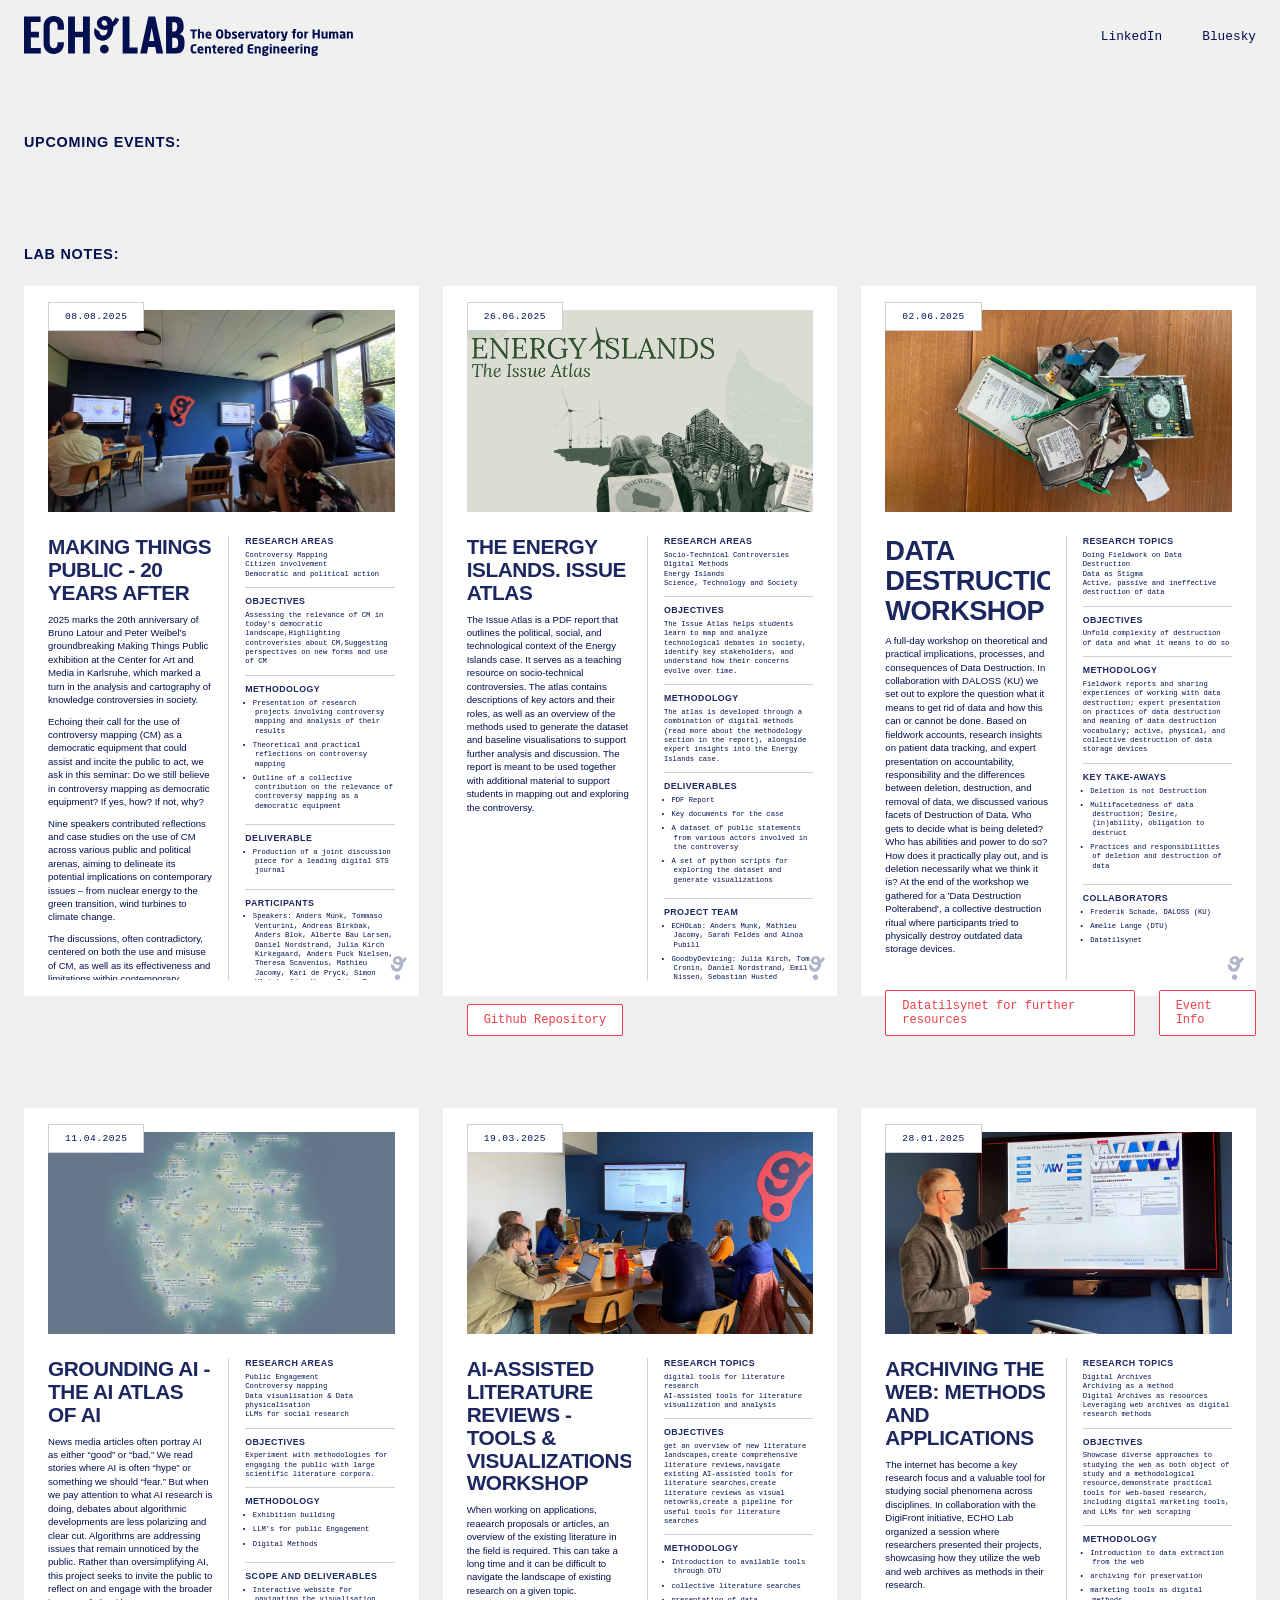
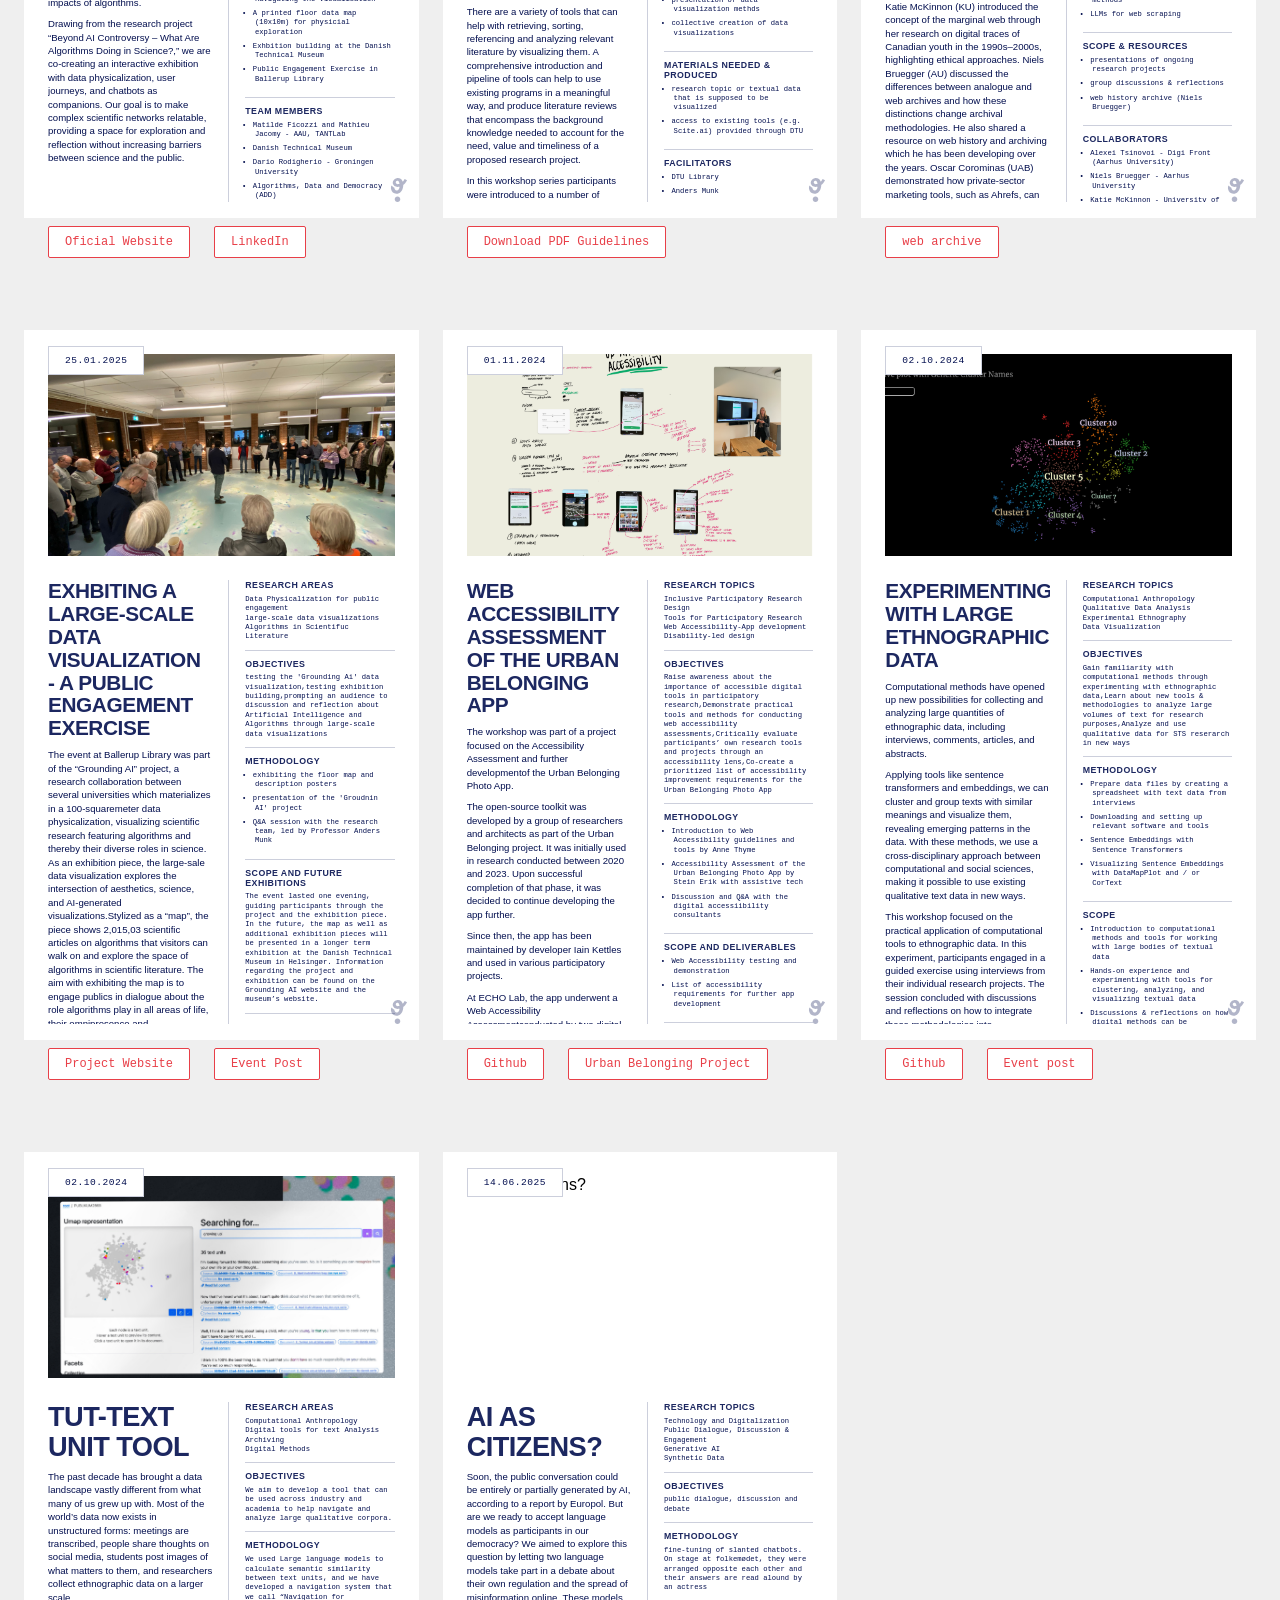
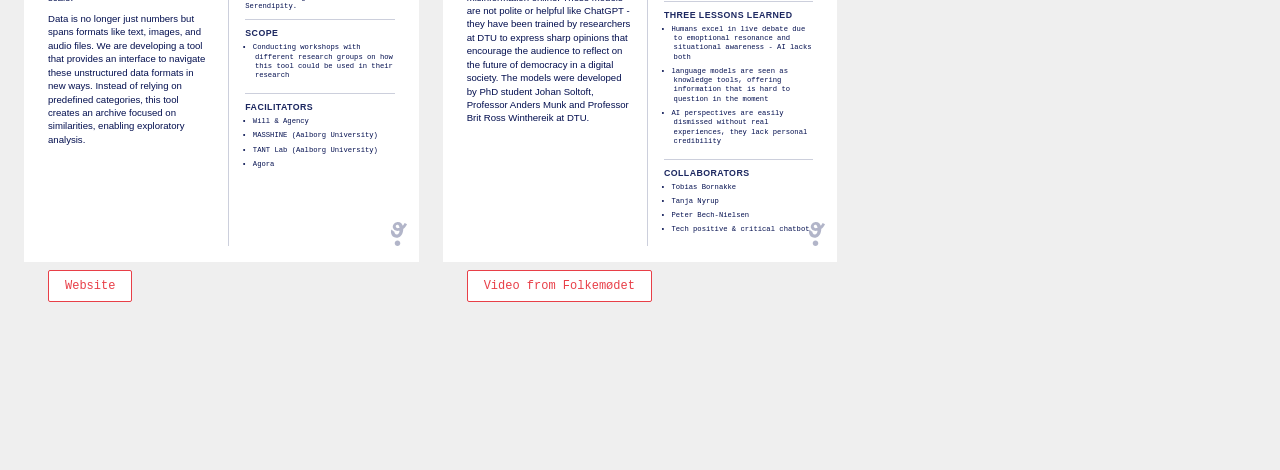
==== index.html @ 318e6682 "Update index.html" ====
<!DOCTYPE html>
<html lang="en">
<head>
    <meta charset="UTF-8">
    <meta name="viewport" content="width=device-width, initial-scale=1.0">
    <title>Research Project Cards</title>
    <!-- Add Neo Sans font -->
    <link href="https://fonts.cdnfonts.com/css/neo-sans-std" rel="stylesheet">
    <!-- Add Andale Mono font -->
    <link rel="stylesheet" href="Style-css/styles.css">
</head>
<body>
    <div class="logo-container">
        <img src="Assets/Logo_inline_payoff.svg" alt="Logo">
        <a href="https://www.linkedin.com/company/105685967/feed/following/" target="_blank">LinkedIn</a>
        <a href="https://bsky.app/profile/echodtu.bsky.social" target="_blank">Bluesky</a>
    </div>

    <div class="upcoming-events">
        <h2>Upcoming Events:</h2>
        <ul class="event-list">
            <!-- Events will be loaded dynamically -->
        </ul>
    </div>

    <!-- Event Modal -->
    <div class="event-modal" id="eventModal">
        <img id="eventModalImage" src="" alt="Event Image">
    </div>

    <div class="archive-section">
        <h2>LAB NOTES:</h2>
    </div>

    <div class="grid-container">
        <!-- Lab notes will be loaded dynamically -->
    </div>

    <!-- Modal -->
    <div class="modal" id="cardModal">
        <button class="close-modal">×</button>
        <div class="modal-content">
            <!-- Card content will be cloned here -->
        </div>
    </div>

    <script type="module" src="Modal-js/components/modal.js"></script>
    <script type="module" src="Modal-js/components/events-handler.js"></script>
    <script type="module" src="Modal-js/loader.js"></script>
</body>
</html>
---- Style-css/styles.css ----
@font-face {
    font-family: 'Andale Mono';
    src: local('Andale Mono');
}

* {
    margin: 0;
    padding: 0;
    box-sizing: border-box;
}

body {
    font-family: 'Neo Sans Std', -apple-system, BlinkMacSystemFont, 'Segoe UI', Roboto, sans-serif;
    background: #efefef;
    padding: 0;
    padding-top: 70px;
}

.logo-container {
    max-width: 100%;
    margin: 0;
    padding: 1rem 1.5rem;
    display: flex;
    align-items: center;
    background-color: #f0f0f0;
    position: fixed;
    top: 0;
    left: 0;
    right: 0;
    z-index: 100;
}

.logo-container img {
    height: 40px;
    width: auto;
    display: block;
    margin-right: auto;
}

.logo-container a {
    font-family: 'Andale Mono', monospace;
    font-size: 0.8rem;
    color: #030F4F;
    text-decoration: none;
    transition: color 0.2s;
    margin-left: 2.5rem;
}

.logo-container a:hover {
    color: rgba(3, 15, 79, 0.7);
}

.upcoming-events {
    max-width: 1600px;
    margin: 4rem auto 6rem auto;
    padding: 0 1.5rem;
}

.upcoming-events h2 {
    font-family: 'Neo Sans Std', sans-serif;
    font-size: 0.9rem;
    color: #030F4F;
    margin-bottom: 1.5rem;
    text-transform: uppercase;
    letter-spacing: 0.05em;
    font-weight: 700;
}

.event-list {
    list-style: none;
}

.event-item {
    display: flex;
    align-items: center;
    gap: 1rem;
    margin-bottom: 1rem;
    cursor: pointer;
}

.event-date {
    background: #E83F48;
    color: white;
    padding: 0.2rem 0.5rem;
    font-family: 'Andale Mono', monospace;
    font-size: 0.9rem;
    min-width: 60px;
    text-align: center;
    line-height: 1.2;
    border-radius: 2px;
}

.event-title {
    font-family: 'Neo Sans Std', sans-serif;
    font-size: 1.1rem;
    color: #030F4F;
    text-decoration: none;
    transition: color 0.2s;
    padding-top: 0.1rem;
}

.event-title:hover {
    color: rgba(3, 15, 79, 0.7);
}

.event-modal {
    display: none;
    position: fixed;
    top: 0;
    left: 0;
    width: 100%;
    height: 100%;
    background: rgba(0, 0, 0, 0.8);
    z-index: 1000;
    padding: 2rem;
    cursor: pointer;
}

.event-modal.active {
    display: flex;
    justify-content: center;
    align-items: center;
}

.event-modal img {
    max-width: 90%;
    max-height: 90vh;
    object-fit: contain;
    pointer-events: auto;
}

.event-modal .close-modal {
    position: fixed;
    top: 1rem;
    right: 1rem;
    background: white;
    border: none;
    width: 40px;
    height: 40px;
    border-radius: 50%;
    cursor: pointer;
    display: flex;
    align-items: center;
    justify-content: center;
    font-size: 1.5rem;
    z-index: 1001;
}

.grid-container {
    display: grid;
    grid-template-columns: repeat(3, 1fr);
    column-gap: 1.5rem;
    row-gap: 4rem;
    max-width: 1600px;
    margin: 0 auto 10rem auto;
    padding: 0 1.5rem;
    align-items: start;
}

.card-section {
    display: flex;
    flex-direction: column;
    margin-bottom: 10rem;
    position: relative;
    height: auto;
}

.research-card {
    background: white;
    width: 100%;
    border-radius: 0;
    overflow: hidden;
    position: relative;
    margin-bottom: 0;
    cursor: pointer;
    height: 710px;
    display: flex;
    flex-direction: column;
}

.card-links {
    position: absolute;
    bottom: -4rem;
    left: 1.5rem;
    display: flex;
    gap: 1.5rem;
    padding: 0.5rem 0;
}

.card-links a {
    font-family: 'Andale Mono', monospace;
    font-size: 0.75rem;
    color: #E83F48;
    text-decoration: none;
    transition: all 0.2s;
    padding: 0.5rem 1rem;
    border: 1px solid #E83F48;
    border-radius: 2px;
    background: white;
}

.card-links a:hover {
    color: white;
    background: #E83F48;
}

.card-header {
    position: relative;
    height: 250px;
    overflow: hidden;
    padding: 1.5rem;
    margin-bottom: 0;
}

.card-header img {
    width: 100%;
    height: 100%;
    object-fit: cover;
}

.card-date {
    position: absolute;
    top: 1rem;
    left: 1.5rem;
    background: white;
    padding: 0.5rem 1rem;
    font-size: 0.6rem;
    font-family: 'Andale Mono', monospace;
    letter-spacing: 0.05em;
    color: #030F4F;
    z-index: 1;
    border: 1px solid rgba(3, 15, 79, 0.2);
}

.card-content {
    padding: 0rem 1.5rem 1rem 1.5rem;
    display: flex;
    flex-direction: row;
    gap: 1rem;
    flex: 1;
    overflow: hidden;
}

.card-left {
    flex: 1.1;
    overflow: hidden;
}

.card-right {
    flex: 1;
    overflow: hidden;
    border-left: 1px solid rgba(3, 15, 79, 0.2);
    padding-left: 1rem;
}

.project-title {
    font-family: 'Neo Sans Std', sans-serif;
    font-size: 1.7rem;
    font-weight: 700;
    color: rgba(3, 15, 79, 0.9);
    margin-bottom: 0.5rem;
    line-height: 1.1;
    letter-spacing: -0.02em;
    transition: font-size 0.3s ease;
    text-transform: uppercase !important;
}

.project-title.long-title {
    font-size: 1.3rem;
    text-transform: uppercase !important;
}

.section {
    margin-bottom: 0.5rem;
    padding-bottom: 0.5rem;
    border-bottom: 1px solid rgba(3, 15, 79, 0.2);
}

.section:last-child {
    border-bottom: none;
    margin-bottom: 1rem;
    padding-bottom: 0;
}

.topic-title {
    font-family: 'Neo Sans Std', sans-serif;
    font-size: 0.6rem;
    font-weight: 700;
    color: #030F4F;
    margin-bottom: 0.3rem;
    text-transform: uppercase;
    letter-spacing: 0.05em;
    padding-top: 0.3rem;
}

.topic-content {
    font-family: 'Andale Mono', monospace;
    font-size: 0.45rem;
    line-height: 1.3;
    color: #030F4F;
}

.topic-content p {
    margin-bottom: 0.5rem;
}

.topic-content p:last-child {
    margin-bottom: 0;
}

.topic-content a {
    color: inherit;
    text-decoration: none;
    transition: color 0.2s;
    font-family: 'Andale Mono', monospace;
}

.topic-content a:hover {
    color: rgba(3, 15, 79, 0.7);
}

.card-preview {
    font-family: 'Neo Sans Std', sans-serif;
    color: #030F4F;
    font-size: 0.6rem;
    line-height: 1.4;
    margin: 0;
    padding: 0;
    border: none;
}

.card-preview p {
    margin-bottom: 0.5rem;
}

.card-preview p:last-child {
    margin-bottom: 0;
}

.lessons-list {
    list-style: none;
    margin-left: -0.2rem;
}

.lessons-list li {
    margin-bottom: 0.3rem;
    padding-left: 0.8rem;
    position: relative;
    text-indent: -0.8rem;
}

.lessons-list li:before {
    content: "•";
    position: relative;
    margin-right: 0.4rem;
    color: #030F4F;
}

.collaborator-list {
    list-style: none;
    display: flex;
    flex-wrap: wrap;
    gap: 0.2rem;
}

.collaborator-list li:not(:last-child):after {
    margin-left: 0.2rem;
}

.modal {
    display: none;
    position: fixed;
    top: 0;
    left: 0;
    width: 100%;
    height: 100%;
    background: rgba(0, 0, 0, 0.8);
    z-index: 1000;
    overflow-y: auto;
    padding: 1rem;
}

.modal-content {
    background: white;
    max-width: 900px;
    margin: 1rem auto;
    position: relative;
    transform: scale(0.95);
    transition: transform 0.3s ease;
}

.modal.active {
    display: block;
}

.modal.active .modal-content {
    transform: scale(1);
}

.modal .research-card {
    box-shadow: none;
    cursor: default;
}

.modal .research-card:hover {
    transform: none;
}

.modal .card-header {
    height: 500px;
    padding: 2rem;
    margin-bottom: 0;
}

.modal .card-header img {
    width: 100%;
    height: 100%;
    object-fit: cover;
}

.modal .card-date {
    left: 2rem;
    top: 2rem;
}

.modal .project-title {
    font-size: 2.2rem;
    margin-bottom: 1rem;
    color: rgba(3, 15, 79, 0.9);
    text-transform: uppercase !important;
}

.modal .project-title.long-title {
    font-size: 1.8rem;
    text-transform: uppercase !important;
}

.modal .section-title {
    font-family: 'Neo Sans Std', sans-serif;
    font-size: 1rem;
    font-weight: 700;
    color: rgba(3, 15, 79, 0.9);
    margin-bottom: 0.5rem;
    text-transform: uppercase;
    letter-spacing: 0.05em;
}

.modal .topic-title {
    font-size: 0.9rem;
    margin-bottom: 0.5rem;
}

.modal .topic-content {
    font-size: 0.85rem;
    line-height: 1.5;
}

.modal .topic-content p {
    margin-bottom: 0.8rem;
}

.modal .topic-content p:last-child {
    margin-bottom: 0;
}

.modal .card-preview {
    font-size: 1rem !important;
    line-height: 1.5;
}

.modal .card-preview p {
    font-size: 1rem !important;
    margin-bottom: 0.8rem;
}

.modal .card-preview p:last-child {
    margin-bottom: 0;
}

.modal .card-date {
    font-size: 0.75rem;
    padding: 0.6rem 1rem;
}

.modal .card-links a {
    font-size: 0.8rem;
    padding: 0.6rem 1rem;
}

.modal .section {
    margin-bottom: 1.2rem;
    padding-bottom: 1.2rem;
}

.modal .lessons-list {
    margin-left: -0.2rem;
}

.modal .lessons-list li {
    margin-bottom: 0.6rem;
    text-indent: -0.8rem;
    padding-left: 0.8rem;
}

.modal .collaborator-list {
    gap: 0.4rem;
}

.modal .collaborator-list li:not(:last-child):after {
    margin-left: 0.4rem;
}

.close-modal {
    position: fixed;
    top: 1rem;
    right: 1rem;
    background: white;
    border: none;
    width: 40px;
    height: 40px;
    border-radius: 50%;
    cursor: pointer;
    display: flex;
    align-items: center;
    justify-content: center;
    font-size: 1.5rem;
    z-index: 1001;
}

@media (max-width: 1200px) {
    .grid-container {
        grid-template-columns: repeat(2, 1fr);
    }
}

@media (max-width: 768px) {
    .grid-container {
        grid-template-columns: 1fr;
    }
    
    .research-card {
        height: auto !important;
        min-height: auto !important;
        padding-bottom: 1rem;
    }
    
    .card-content {
        flex-direction: column;
        gap: 2rem;
        height: auto !important;
        overflow: visible !important;
        padding-bottom: 1rem;
    }
    
    .card-left {
        width: 100%;
        order: 1;
        overflow: visible !important;
        height: auto !important;
    }
    
    .card-right {
        display: none;
    }

    .card-header {
        height: 250px;
    }
    
    .card-preview {
        height: auto !important;
        overflow: visible !important;
        font-size: 0.7rem !important;
    }
    
    .card-preview p {
        font-size: 0.7rem !important;
    }
    
    .modal {
        padding: 1rem;
    }
    
    .modal-content {
        margin: 1rem auto;
    }
    
    .modal .card-header {
        height: 300px;
        padding: 1rem;
        margin-bottom: 0;
    }
    
    .modal .project-title {
        font-size: 1.8rem;
        margin-bottom: 0.8rem;
        text-transform: uppercase !important;
    }
    
    .modal .project-title.long-title {
        font-size: 1.5rem;
        text-transform: uppercase !important;
    }
    
    .modal .section-title {
        font-size: 0.9rem;
    }
    
    .modal .topic-content {
        font-size: 0.8rem;
    }
    
    .modal .card-preview {
        font-size: 0.9rem !important;
    }
    
    .modal .card-preview p {
        font-size: 0.9rem !important;
    }
    
    .modal .card-links {
        bottom: -3rem;
    }
    
    .modal .card-links a {
        font-size: 0.75rem;
        padding: 0.5rem 0.8rem;
    }
    
    .modal .research-card {
        height: auto;
    }
    
    .modal .card-content {
        padding: 0.5rem 1.5rem 1.5rem 1.5rem;
        flex-direction: column !important;
        gap: 1.5rem !important;
    }
    
    .modal .card-left {
        width: 100%;
        order: 1 !important;
        padding: 0.5rem 0;
        overflow: visible;
    }
    
    .modal .card-right {
        display: block !important;
        width: 100%;
        order: 2 !important;
        border-left: none !important;
        border-top: none;
        padding: 0.5rem 0;
        overflow: visible;
    }

    .wrapper {
        margin-bottom: 4rem;
    }

    .logo-container {
        padding: 0.75rem 1rem;
    }

    .logo-container img {
        height: 30px;
    }

    .logo-container a {
        font-size: 0.7rem;
    }
}

.card-external-link {
    display: block;
    font-family: 'Andale Mono', monospace;
    font-size: 0.45rem;
    color: #030F4F;
    text-decoration: none;
    margin-top: 0.5rem;
    transition: color 0.2s;
}

.card-external-link:hover {
    color: rgba(3, 15, 79, 0.7);
}

.card-bottom-links {
    background: white;
    padding: 1rem 1.5rem;
    border-top: 1px solid rgba(3, 15, 79, 0.1);
    margin-bottom: 2rem;
}

.card-bottom-links a {
    font-family: 'Andale Mono', monospace;
    font-size: 0.5rem;
    color: #E83F48;
    text-decoration: none;
    margin-right: 1rem;
    transition: color 0.2s;
}

.card-bottom-links a:hover {
    color: rgba(232, 63, 72, 0.7);
}

.links-section {
    max-width: 1600px;
    margin: 2rem auto;
    padding: 0 1.5rem;
}

.links-container {
    display: flex;
    gap: 1rem;
    padding: 1rem 1.5rem;
    background: white;
    border-top: 1px solid rgba(3, 15, 79, 0.1);
}

.links-container a {
    font-family: 'Andale Mono', monospace;
    font-size: 0.5rem;
    color: #E83F48;
    text-decoration: none;
    transition: color 0.2s;
    padding: 0.5rem 1rem;
    border: 1px solid #E83F48;
    border-radius: 2px;
}

.links-container a:hover {
    color: white;
    background: #E83F48;
}

.section-title {
    font-size: 0.55rem;
    color: rgba(3, 15, 79, 0.9);
    margin-bottom: 0.3rem;
    font-weight: 700;
    text-transform: uppercase;
    letter-spacing: 0.05em;
}

.section-title.custom {
    color: #E83F48;
}

.section-title.alt {
    color: #030F4F;
    font-weight: 600;
}

.section-title.highlight {
    color: #030F4F;
    background-color: rgba(232, 63, 72, 0.1);
    padding: 0.2rem 0.4rem;
    border-radius: 2px;
    display: inline-block;
}

.modal .card-content {
    grid-template-columns: 1.1fr 0.9fr;
    gap: 1.5rem;
    padding: 1rem 2rem 2rem 2rem;
}

.modal .card-left {
    padding-right: 1rem;
}

.modal .card-right {
    padding-left: 1rem;
    border-left: 1px solid rgba(3, 15, 79, 0.2);
}

.archive-section {
    max-width: 1600px;
    margin: 0 auto 1.5rem auto;
    padding: 0 1.5rem;
}

.archive-section h2 {
    font-family: 'Neo Sans Std', sans-serif;
    font-size: 0.9rem;
    color: #030F4F;
    text-transform: uppercase;
    letter-spacing: 0.05em;
    font-weight: 700;
}

.modal .research-card .card-preview {
    font-size: 1rem !important;
    line-height: 1.5;
}

.modal .research-card .card-preview p {
    font-size: 1rem !important;
    margin-bottom: 0.8rem;
}

.modal .research-card .card-preview p:last-child {
    margin-bottom: 0;
}

@media (min-width: 769px) {
    .modal .card-right {
        border-left: 1px solid rgba(3, 15, 79, 0.2);
    }
}
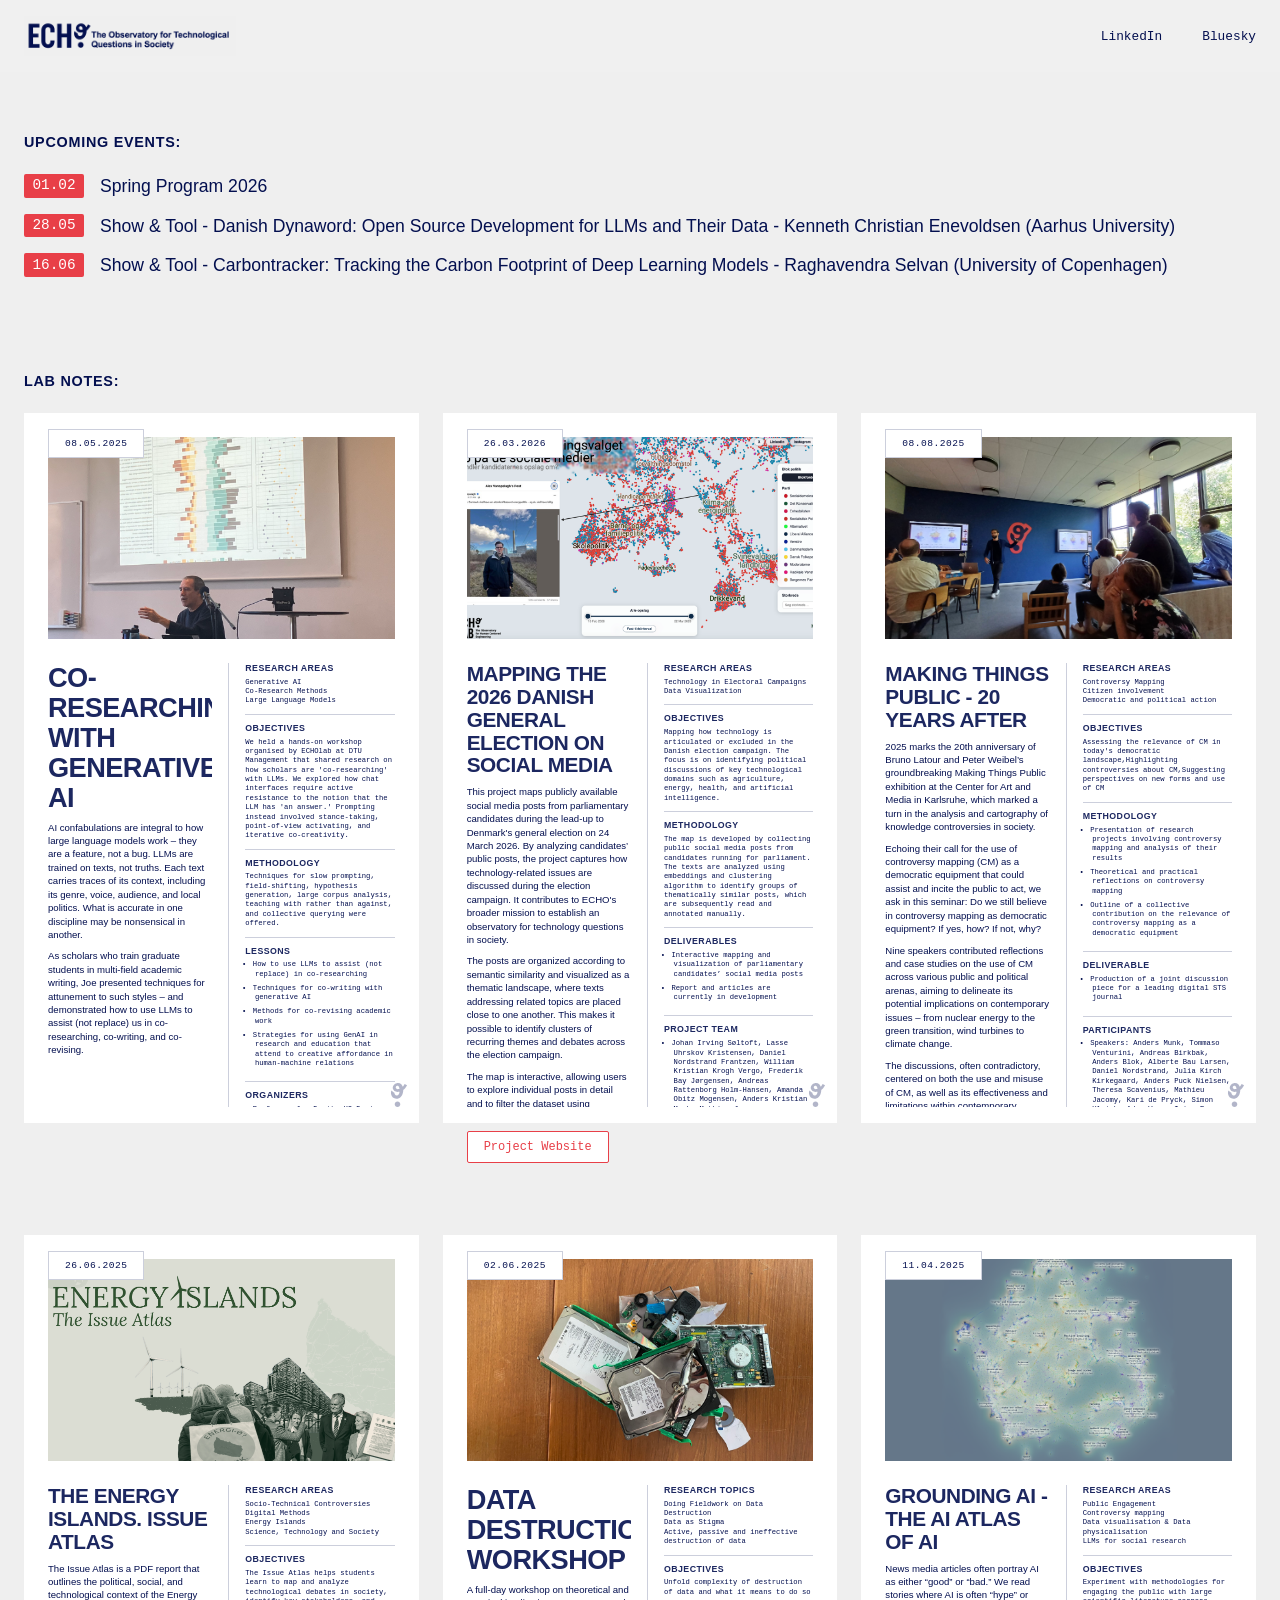
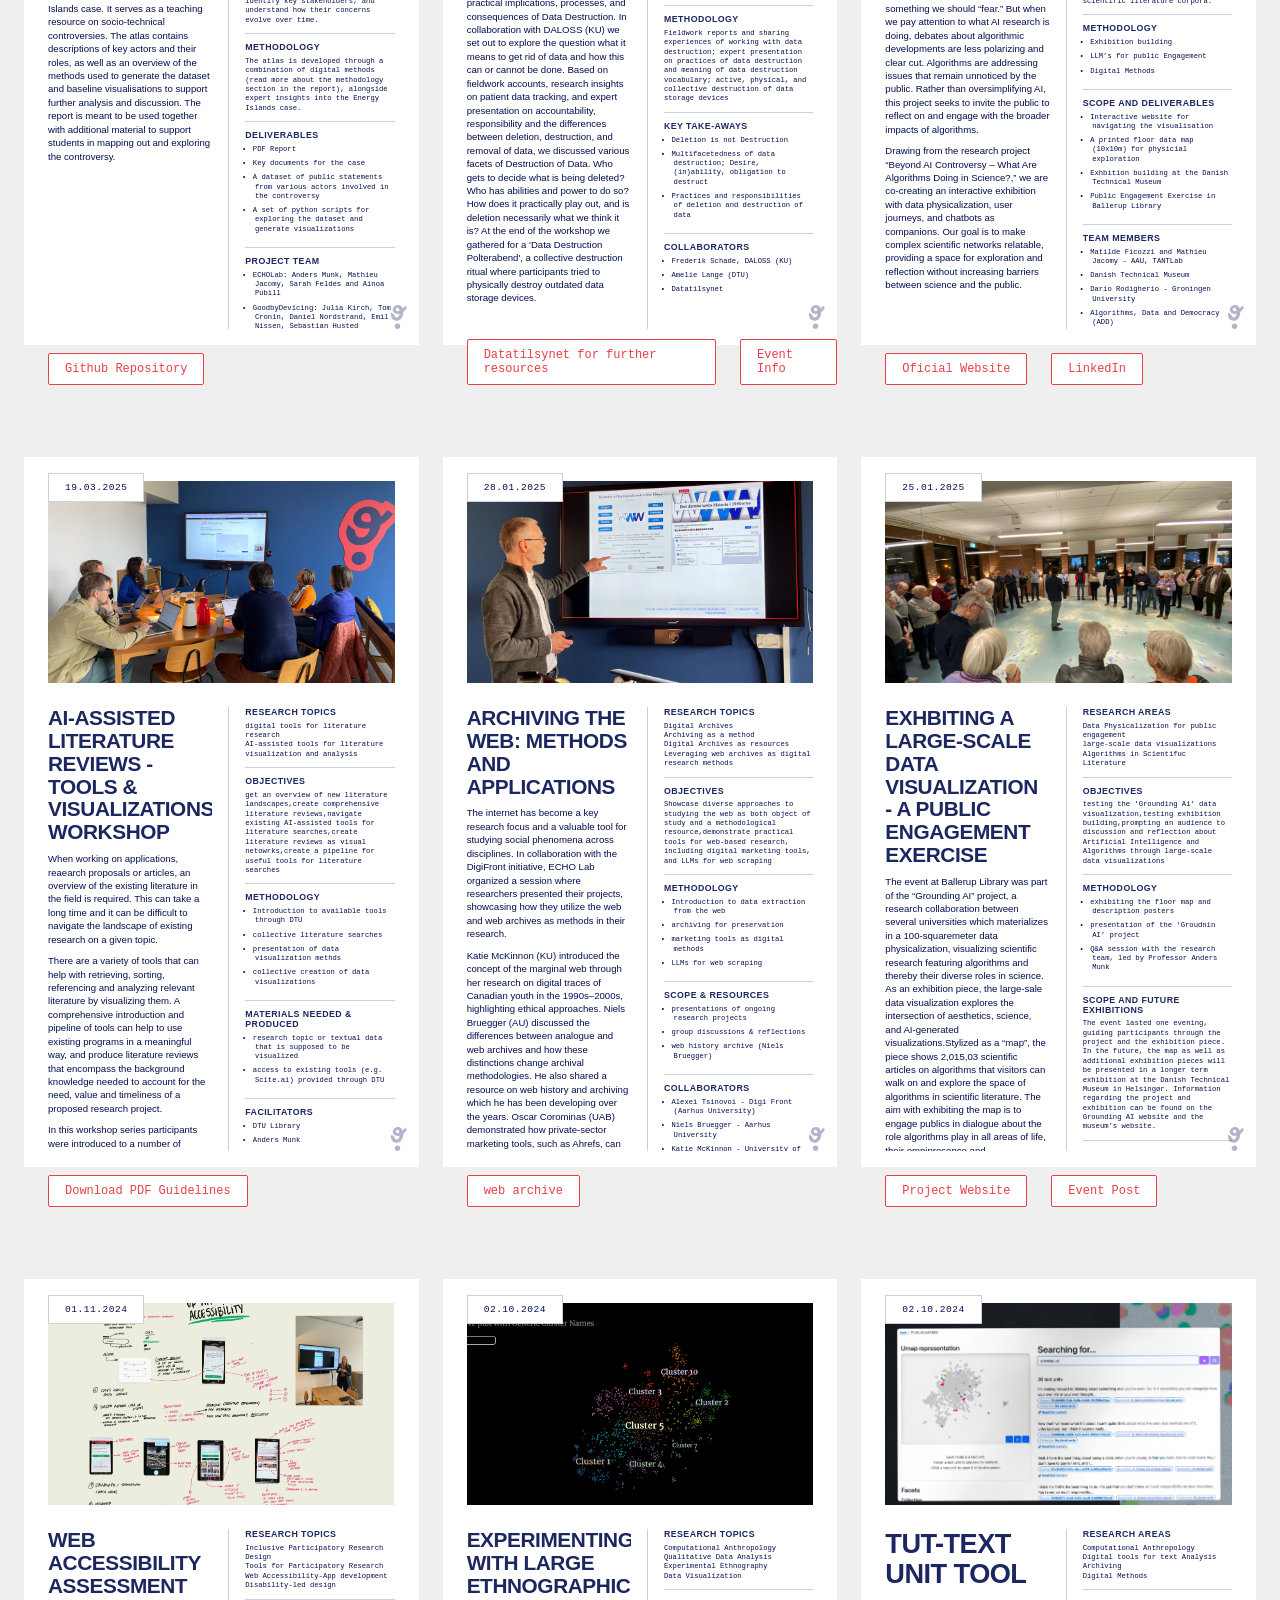
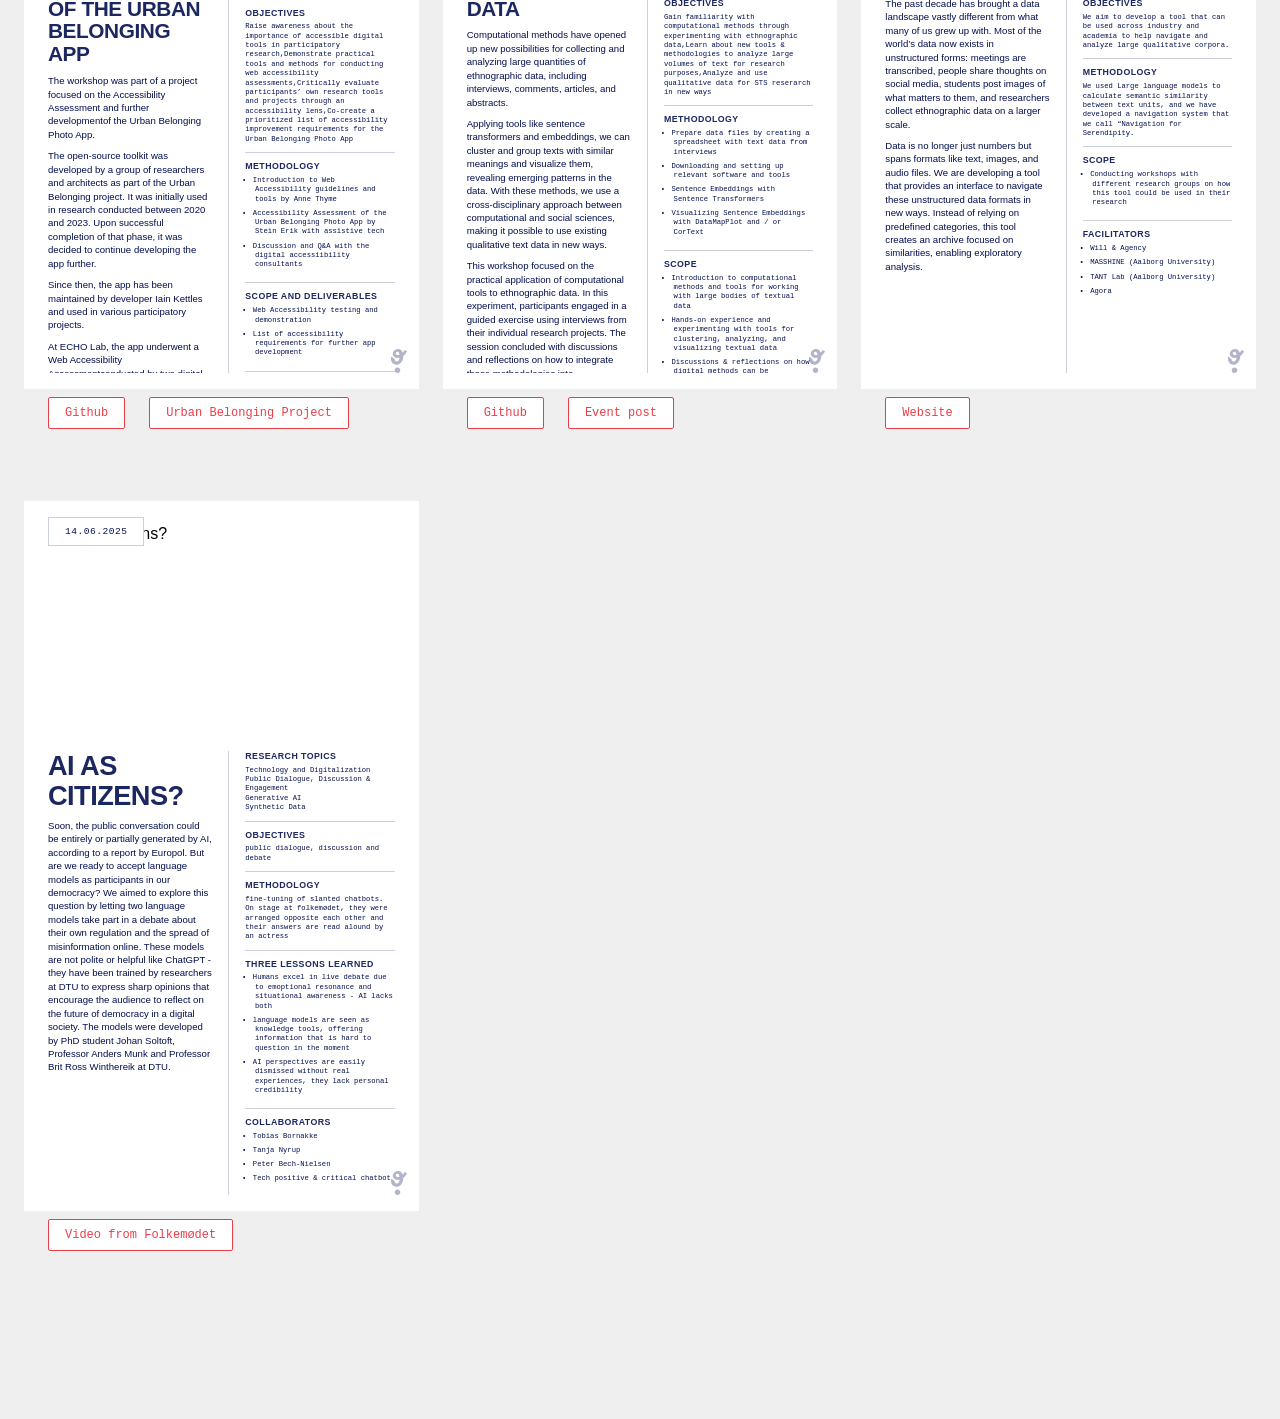
==== commit 0c6d88a5: "Update index.html" ====
--- a/index.html
+++ b/index.html
@@ -11,7 +11,7 @@
 </head>
 <body>
     <div class="logo-container">
-        <img src="Assets/Logo_inline_payoff.svg" alt="Logo">
+        <img src="Assets/Observatory-echologo.png" alt="Logo">
         <a href="https://www.linkedin.com/company/105685967/feed/following/" target="_blank">LinkedIn</a>
         <a href="https://bsky.app/profile/echodtu.bsky.social" target="_blank">Bluesky</a>
     </div>
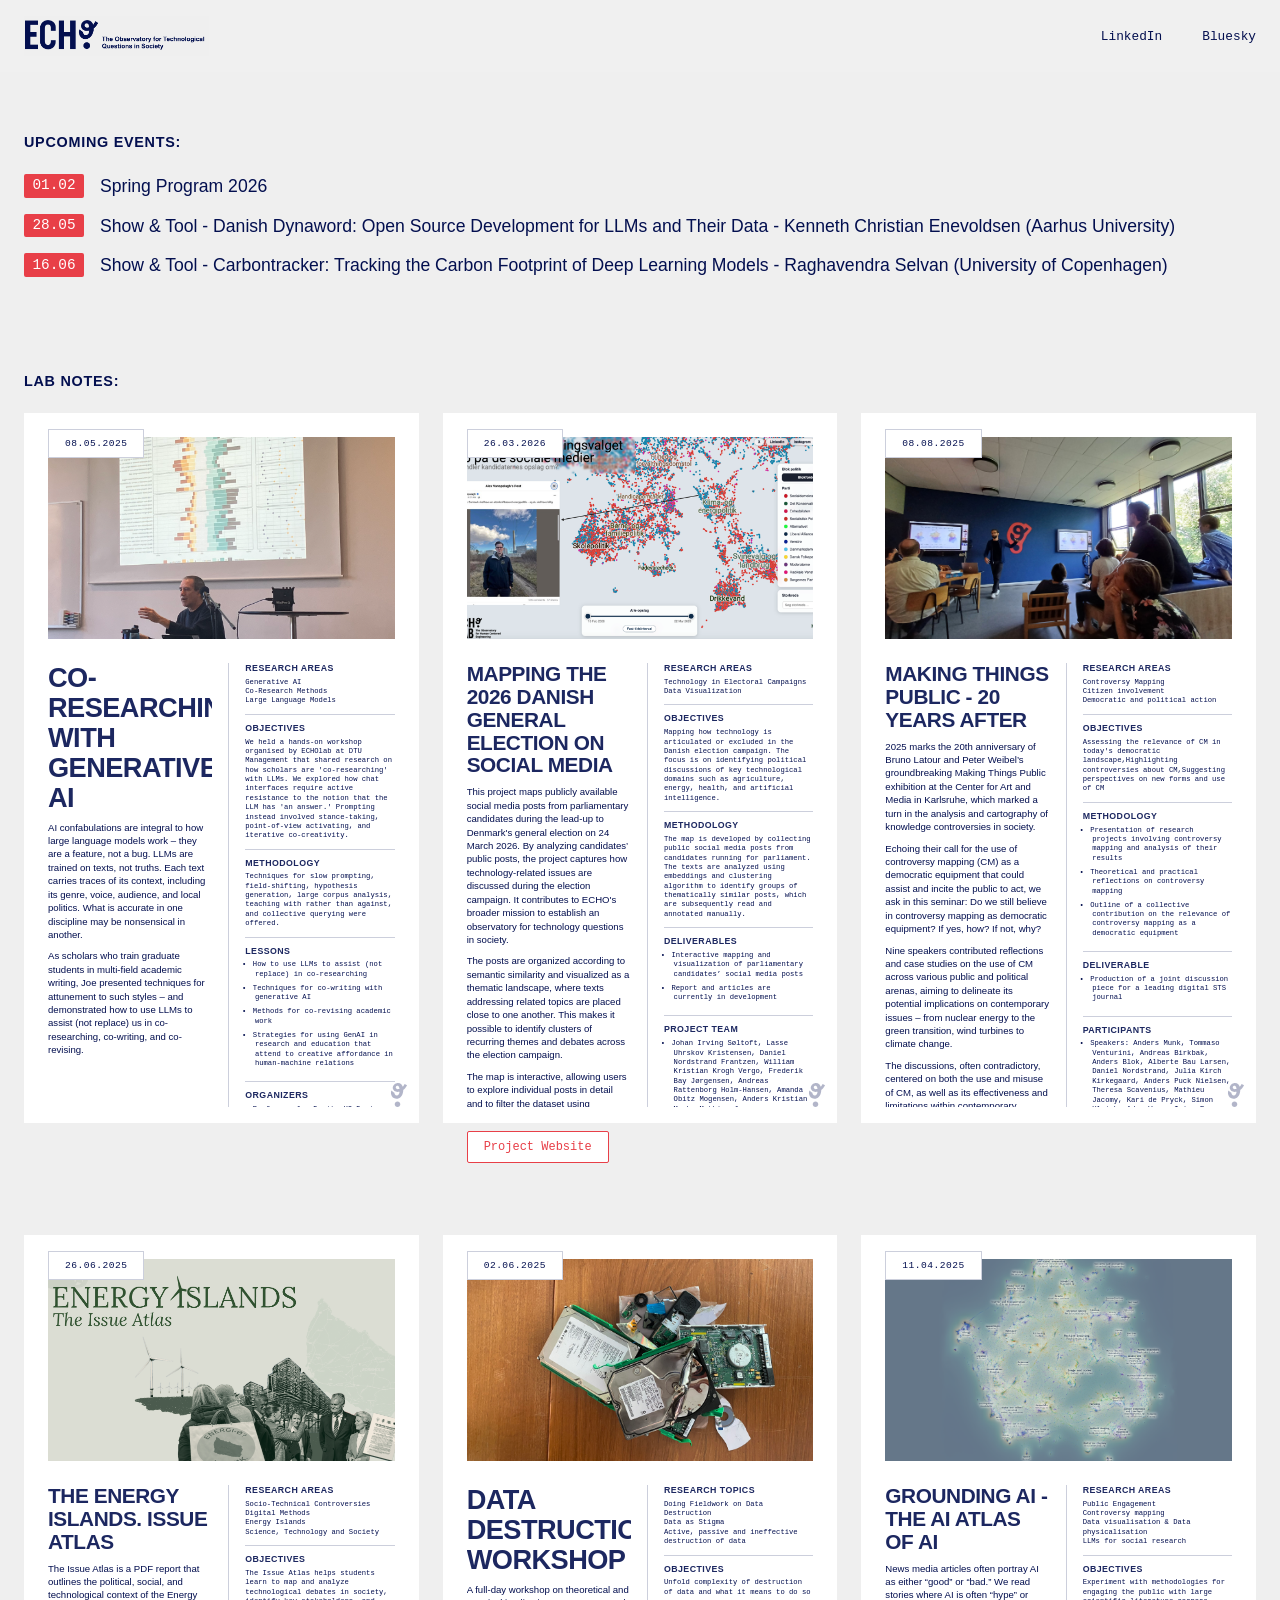
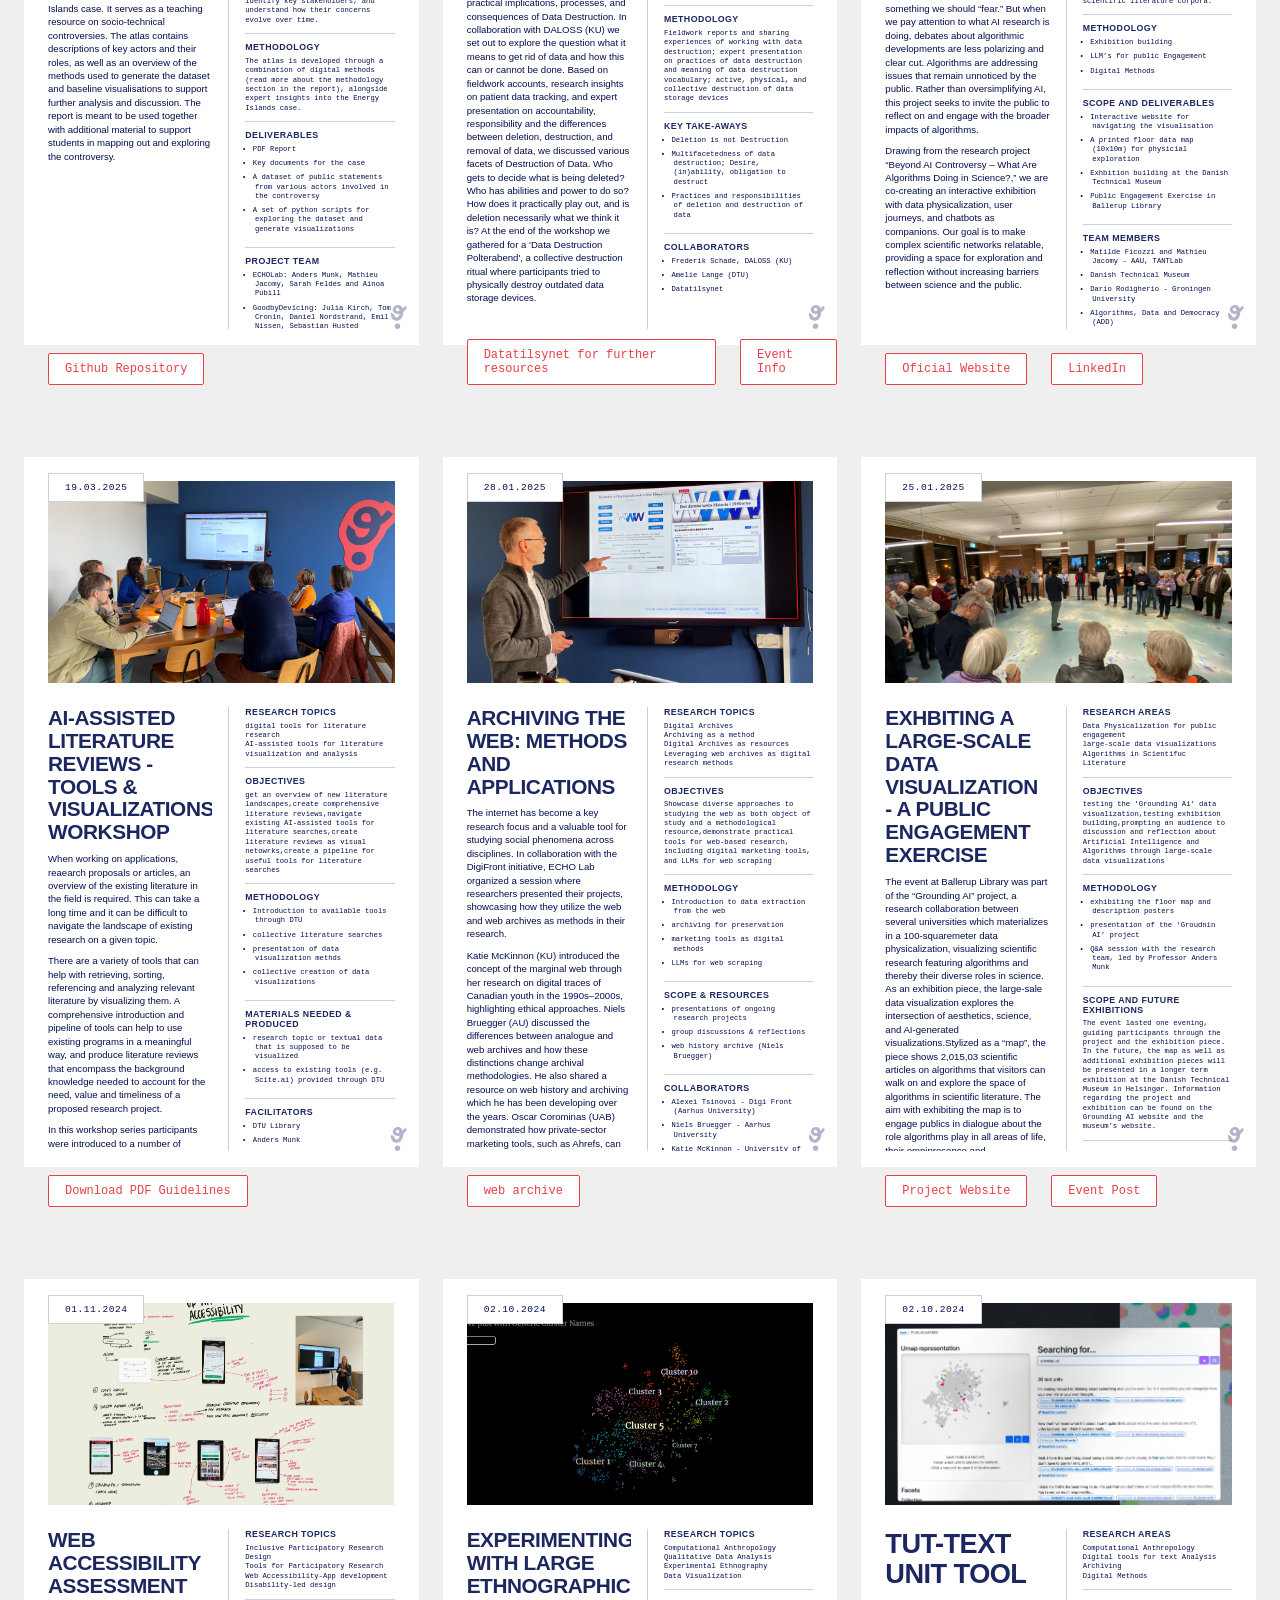
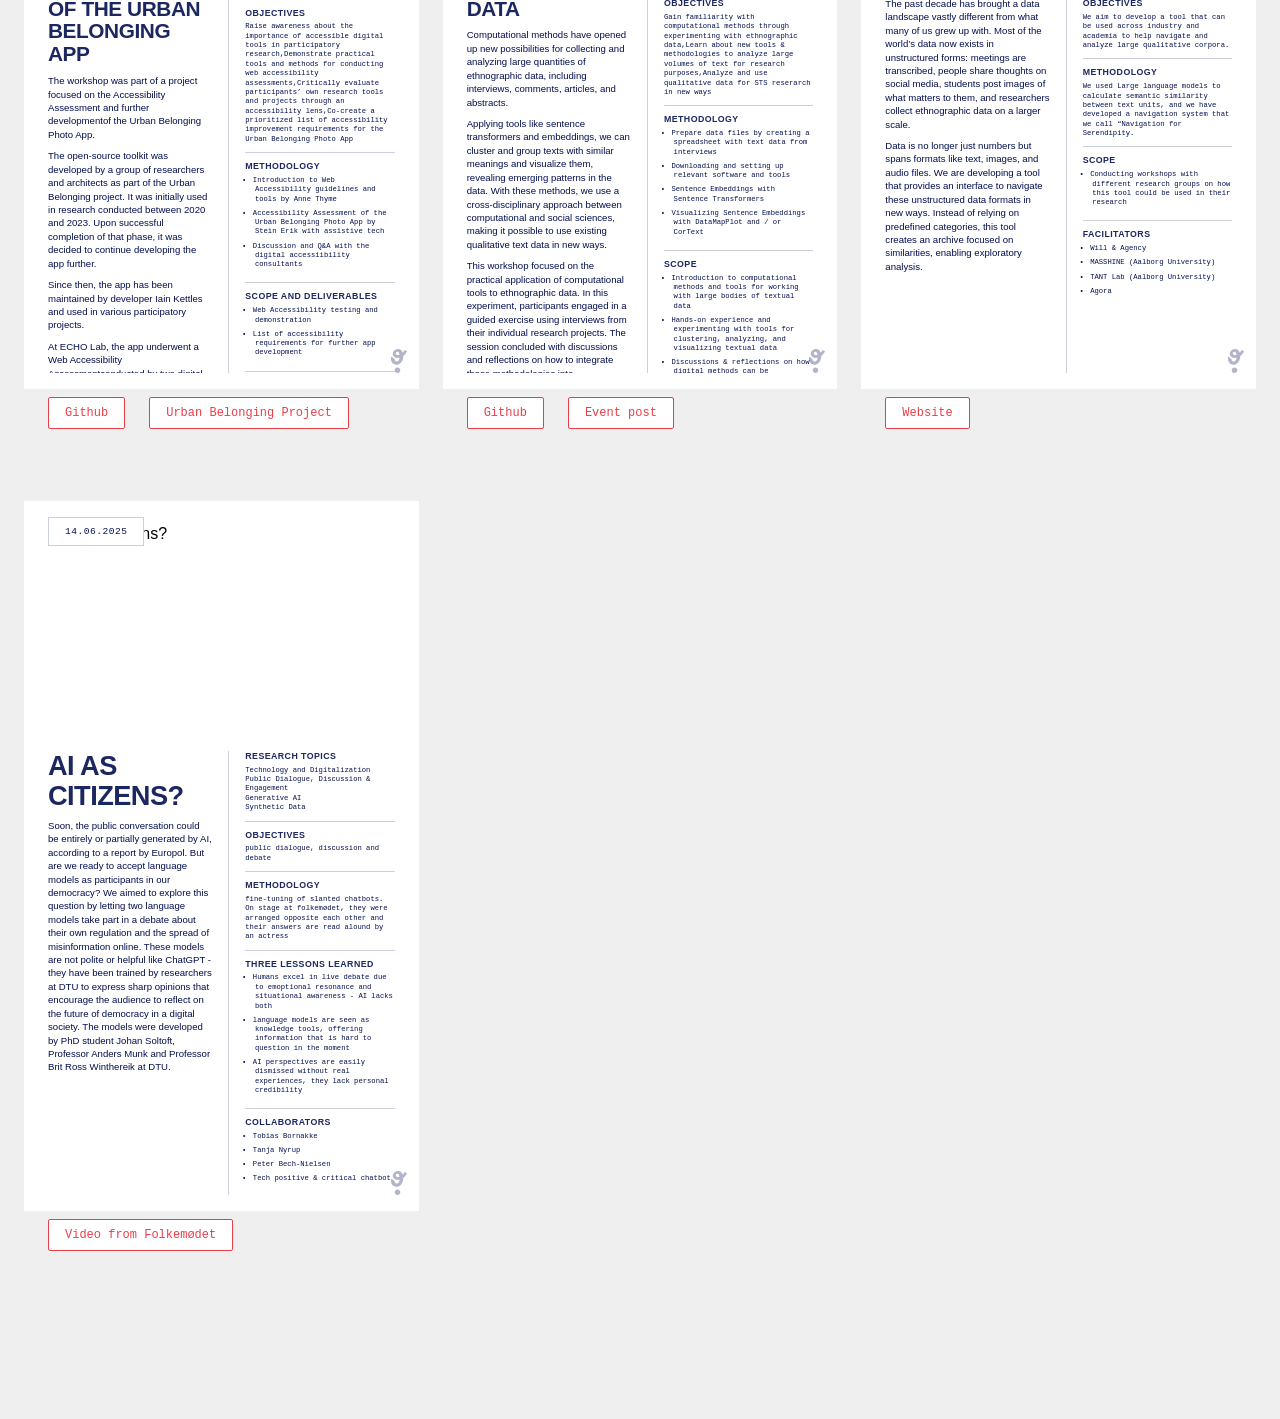
==== commit 46510052: "Update index.html" ====
--- a/index.html
+++ b/index.html
@@ -11,7 +11,7 @@
 </head>
 <body>
     <div class="logo-container">
-        <img src="Assets/Observatory-echologo.png" alt="Logo">
+        <img src="Assets/Observatory-echologo1.png" alt="Logo">
         <a href="https://www.linkedin.com/company/105685967/feed/following/" target="_blank">LinkedIn</a>
         <a href="https://bsky.app/profile/echodtu.bsky.social" target="_blank">Bluesky</a>
     </div>
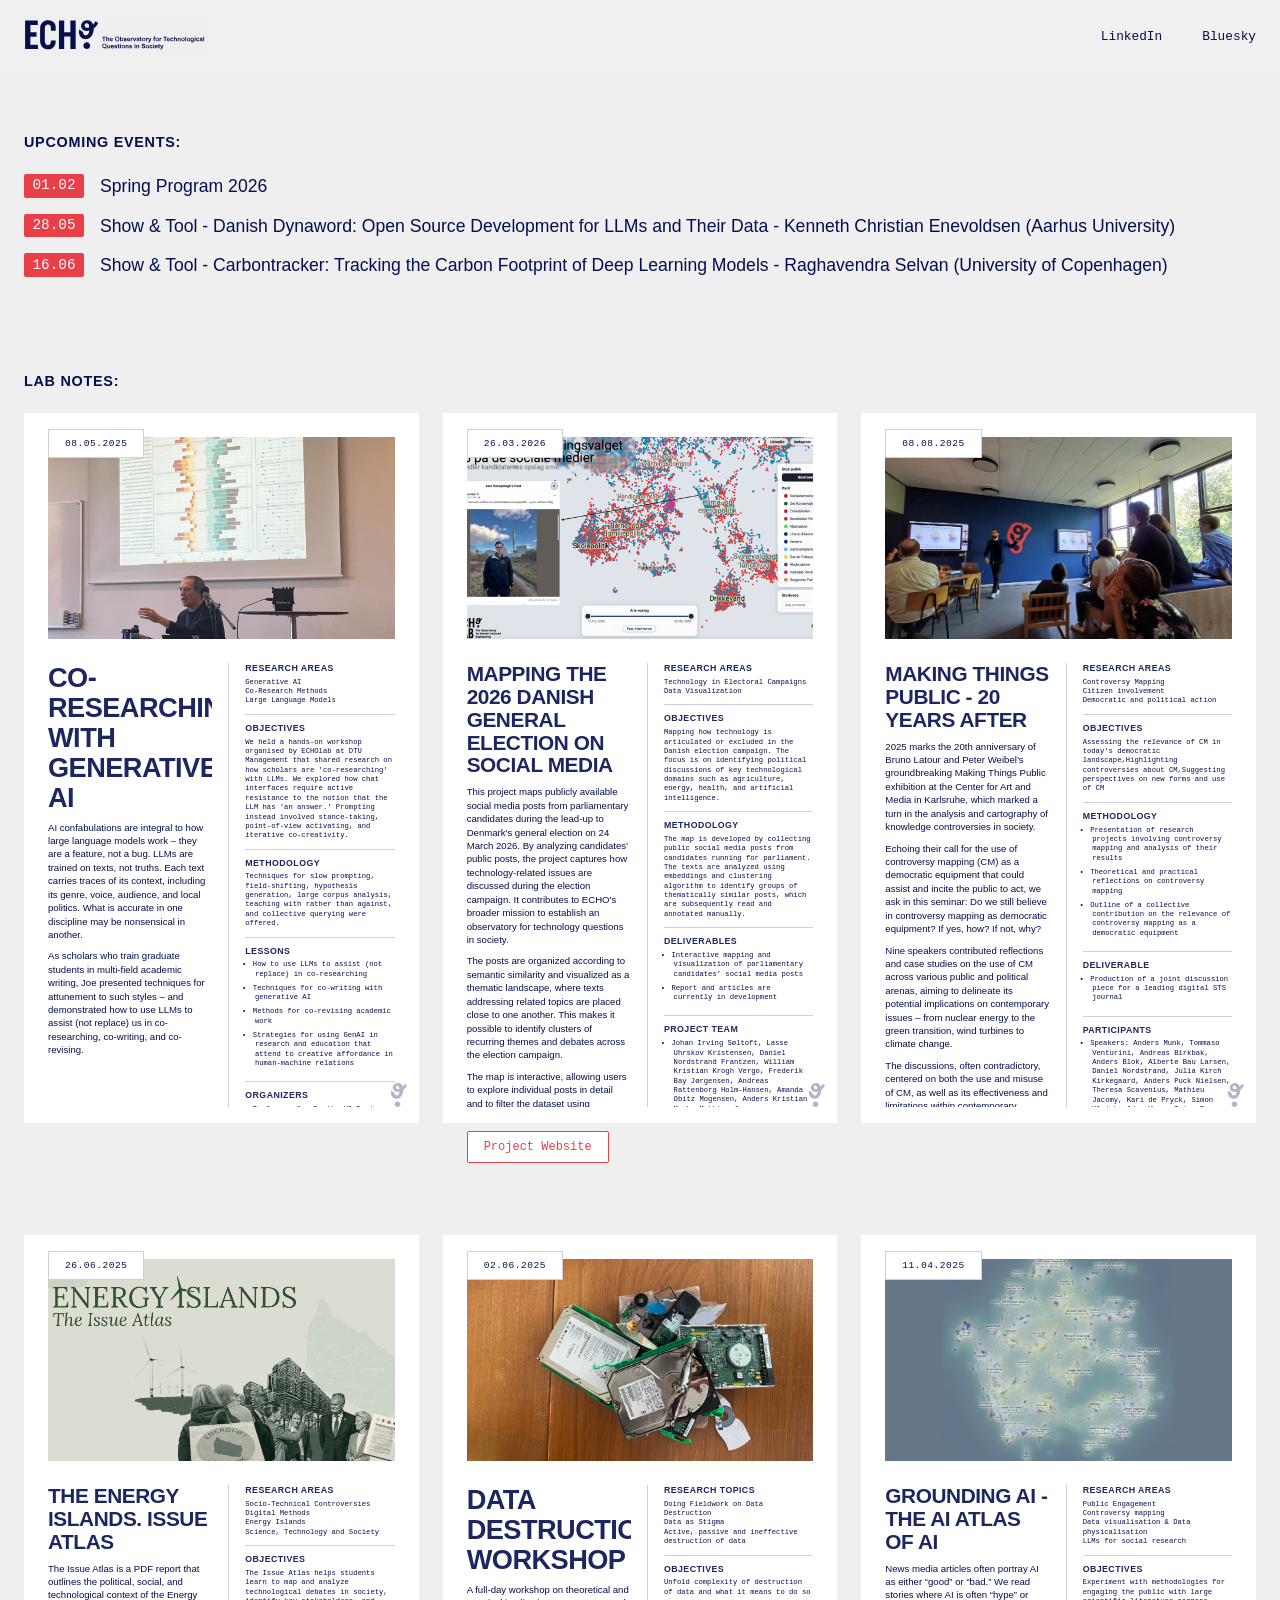
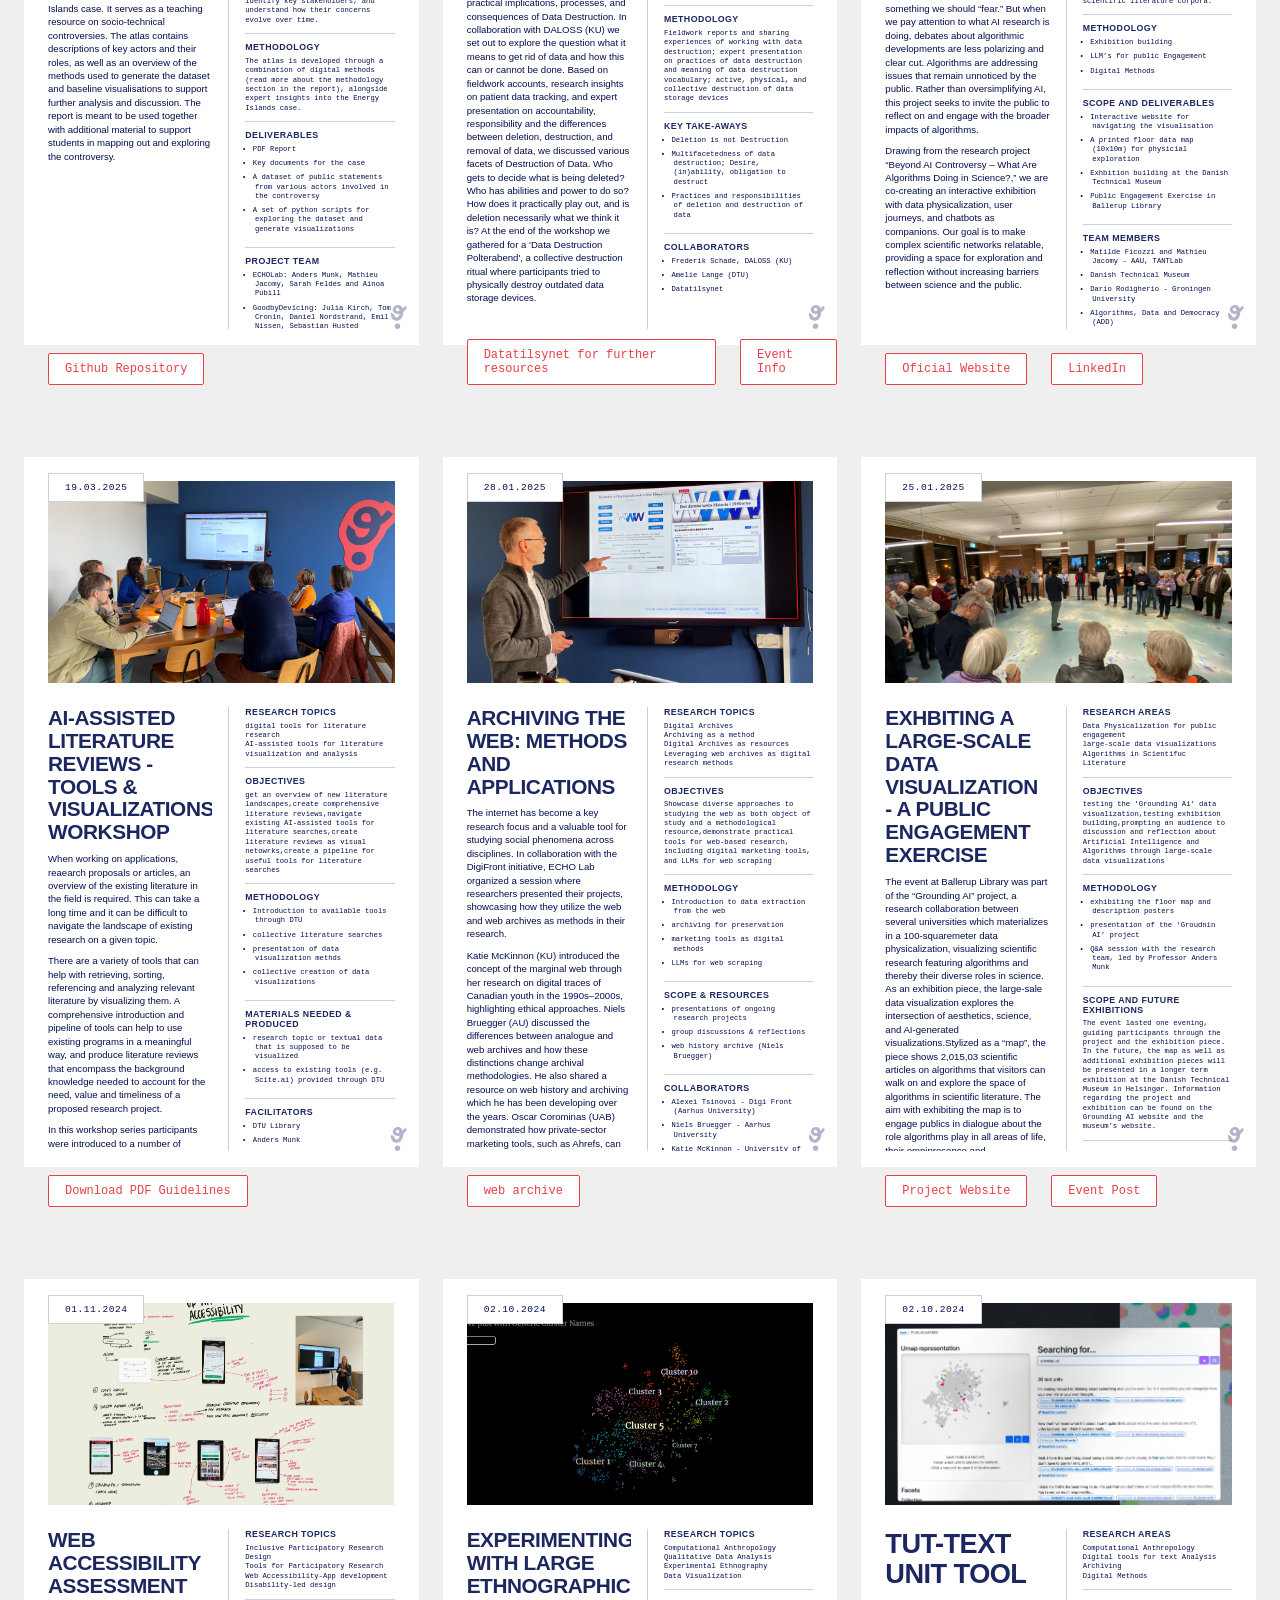
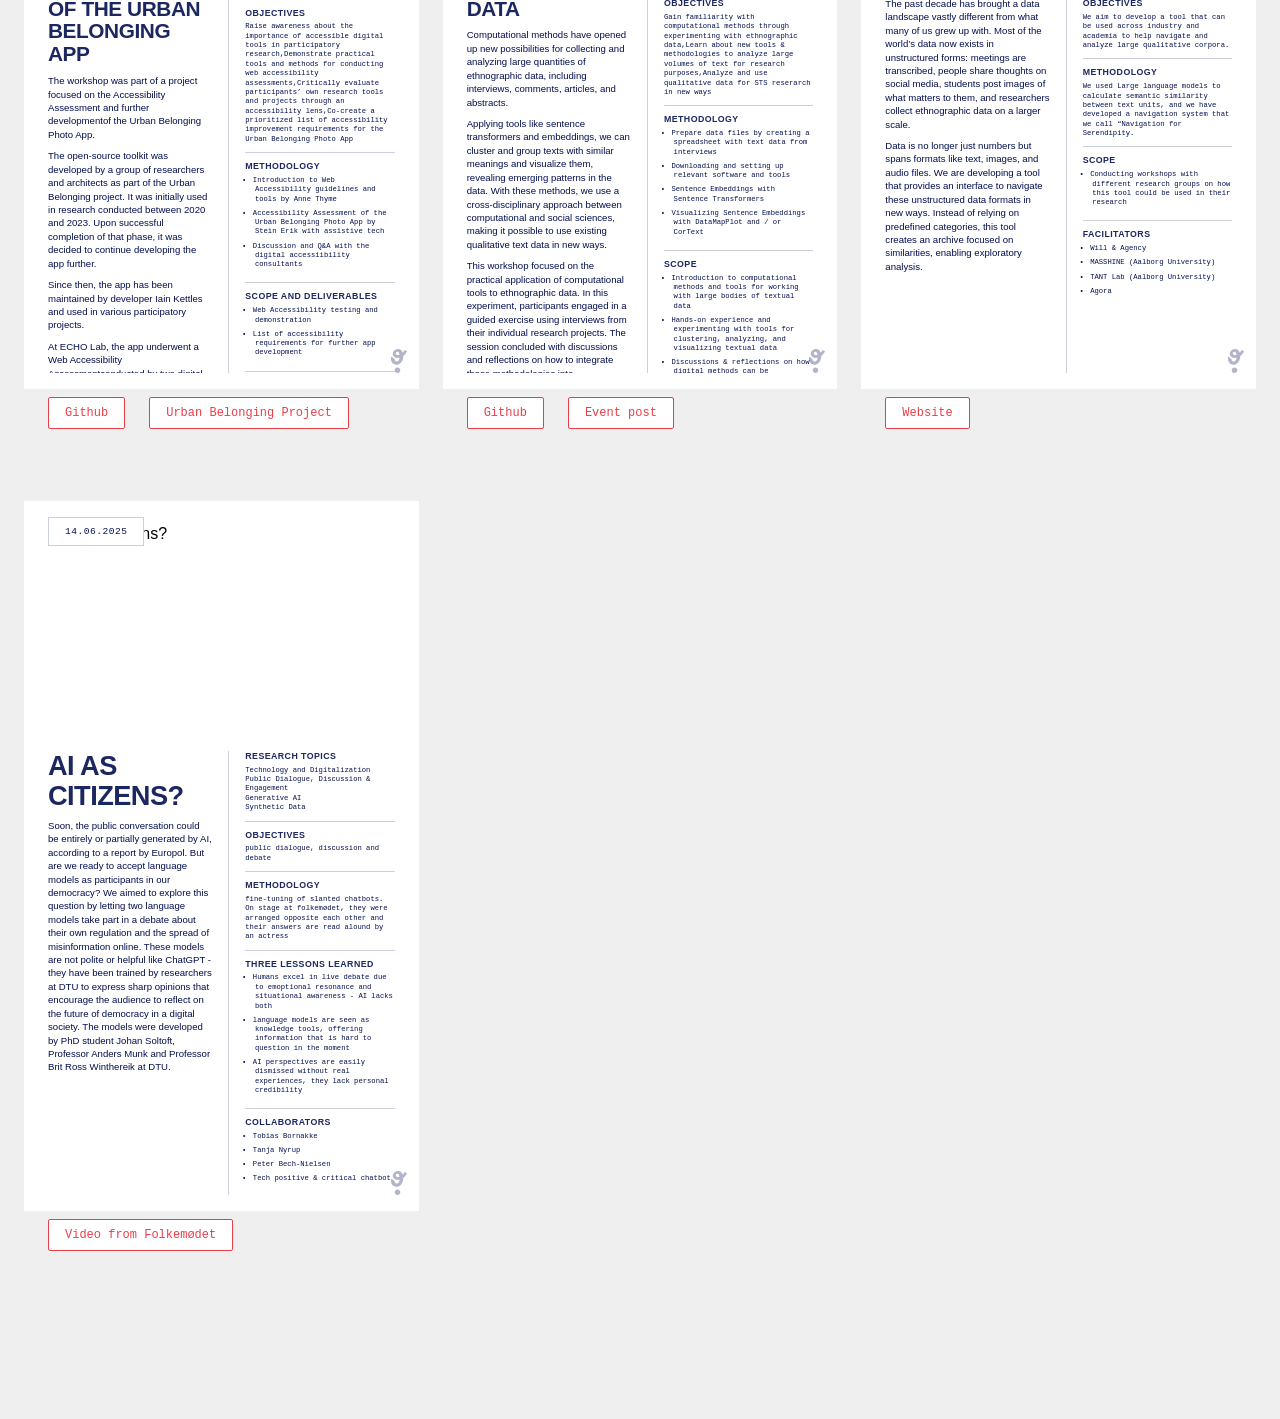
==== commit 1fb2198b: "Update index.html" ====
--- a/index.html
+++ b/index.html
@@ -11,7 +11,7 @@
 </head>
 <body>
     <div class="logo-container">
-        <img src="Assets/Observatory-echologo1.png" alt="Logo">
+        <img src="Assets/Observatory-echologo.svg" alt="Logo">
         <a href="https://www.linkedin.com/company/105685967/feed/following/" target="_blank">LinkedIn</a>
         <a href="https://bsky.app/profile/echodtu.bsky.social" target="_blank">Bluesky</a>
     </div>
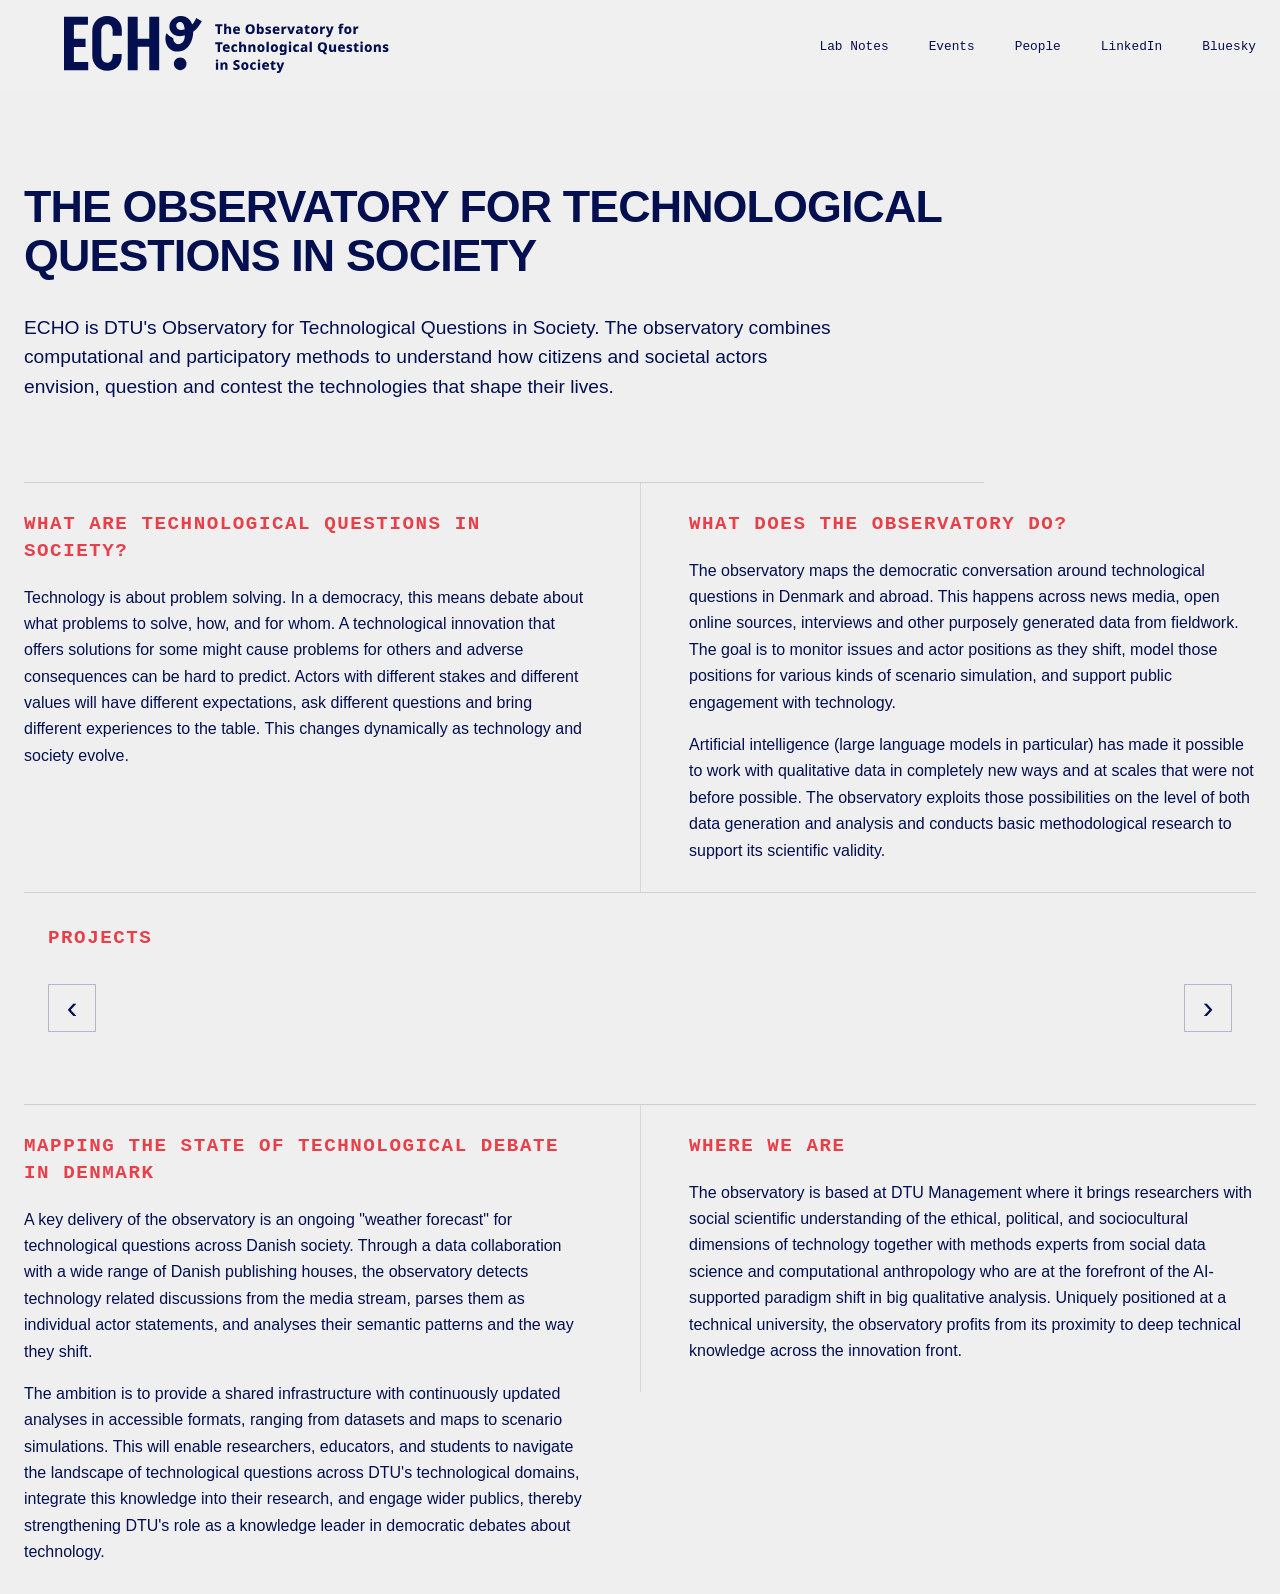
==== commit f87c45c7: "Redesign homepage navigation and add Events/About pages" ====
--- a/index.html
+++ b/index.html
@@ -2,50 +2,10 @@
 <html lang="en">
 <head>
     <meta charset="UTF-8">
-    <meta name="viewport" content="width=device-width, initial-scale=1.0">
-    <title>Research Project Cards</title>
-    <!-- Add Neo Sans font -->
-    <link href="https://fonts.cdnfonts.com/css/neo-sans-std" rel="stylesheet">
-    <!-- Add Andale Mono font -->
-    <link rel="stylesheet" href="Style-css/styles.css">
+    <meta http-equiv="refresh" content="0; url=about/about.html">
+    <title>ECHO</title>
 </head>
 <body>
-    <div class="logo-container">
-        <img src="Assets/Observatory-echologo.svg" alt="Logo">
-        <a href="https://www.linkedin.com/company/105685967/feed/following/" target="_blank">LinkedIn</a>
-        <a href="https://bsky.app/profile/echodtu.bsky.social" target="_blank">Bluesky</a>
-    </div>
-
-    <div class="upcoming-events">
-        <h2>Upcoming Events:</h2>
-        <ul class="event-list">
-            <!-- Events will be loaded dynamically -->
-        </ul>
-    </div>
-
-    <!-- Event Modal -->
-    <div class="event-modal" id="eventModal">
-        <img id="eventModalImage" src="" alt="Event Image">
-    </div>
-
-    <div class="archive-section">
-        <h2>LAB NOTES:</h2>
-    </div>
-
-    <div class="grid-container">
-        <!-- Lab notes will be loaded dynamically -->
-    </div>
-
-    <!-- Modal -->
-    <div class="modal" id="cardModal">
-        <button class="close-modal">×</button>
-        <div class="modal-content">
-            <!-- Card content will be cloned here -->
-        </div>
-    </div>
-
-    <script type="module" src="Modal-js/components/modal.js"></script>
-    <script type="module" src="Modal-js/components/events-handler.js"></script>
-    <script type="module" src="Modal-js/loader.js"></script>
+    <a href="about/about.html">Click here if you are not redirected</a>
 </body>
-</html> 
+</html>
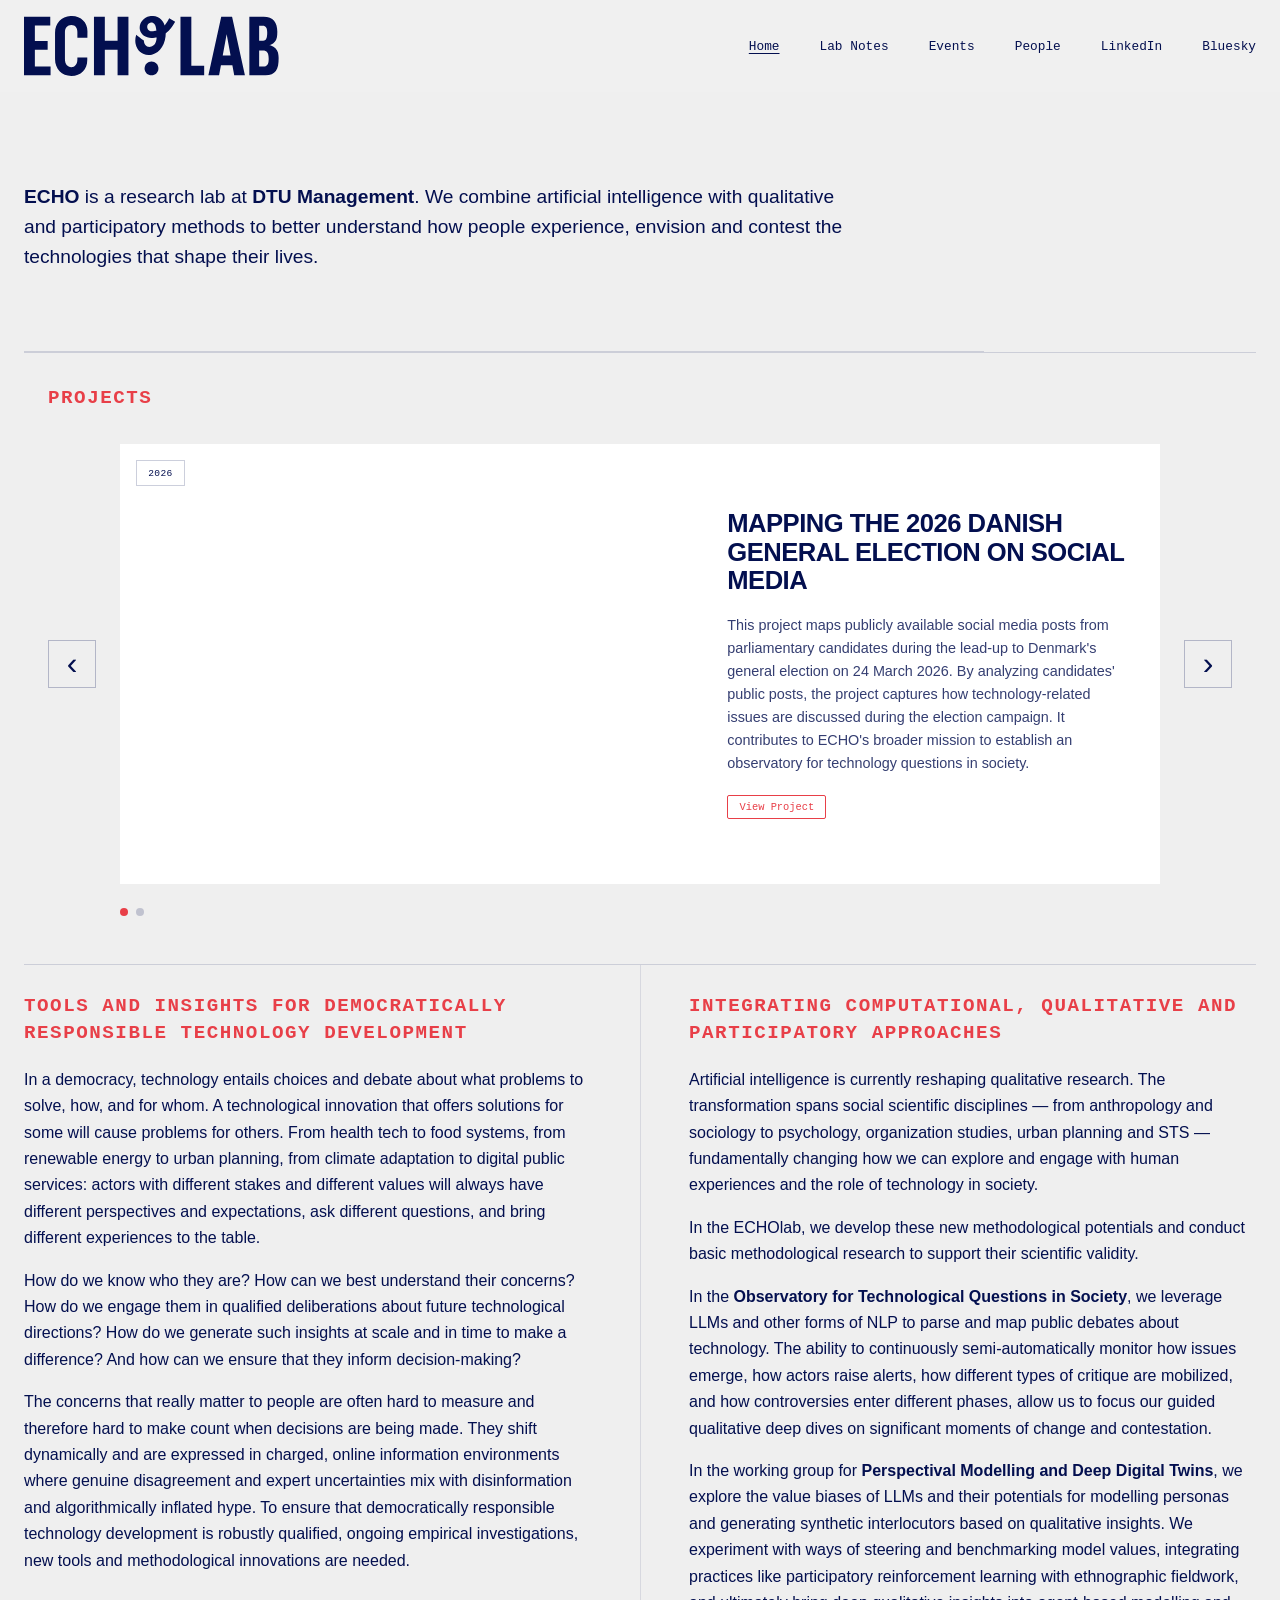
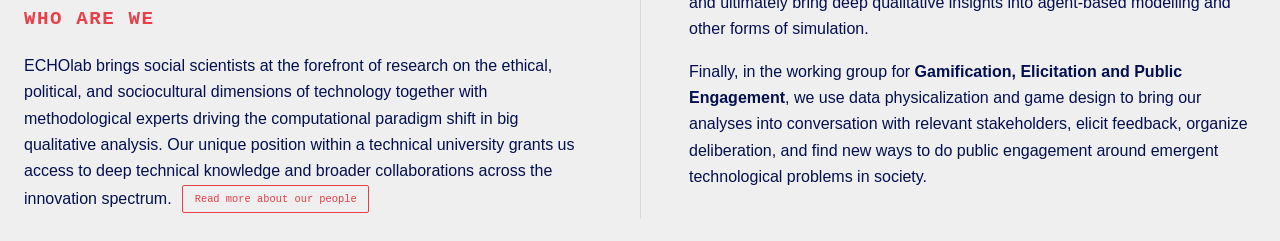
==== commit 26b5dcc6: "Make the About page the site root Replace the meta-refresh redirect in index.html with the About pag" ====
--- a/index.html
+++ b/index.html
@@ -2,10 +2,77 @@
 <html lang="en">
 <head>
     <meta charset="UTF-8">
-    <meta http-equiv="refresh" content="0; url=about/about.html">
-    <title>ECHO</title>
+    <meta name="viewport" content="width=device-width, initial-scale=1.0">
+    <meta name="description" content="ECHO - Observatory for Technological Questions in Society, DTU. The observatory combines computational and participatory methods to understand how citizens and societal actors envision, question and contest the technologies that shape their lives.">
+    <title>ECHOlab</title>
+    <link href="https://fonts.cdnfonts.com/css/neo-sans-std" rel="stylesheet">
+    <link rel="stylesheet" href="css/styles.css">
+    <link rel="stylesheet" href="css/home.css">
 </head>
 <body>
-    <a href="about/about.html">Click here if you are not redirected</a>
+    <div class="logo-container">
+        <a href="./" style="margin-right: auto; line-height: 0;"><img src="assets/echologo.svg" alt="Logo"></a>
+        <a href="./" class="nav-active">Home</a>
+        <a href="lab-notes/">Lab Notes</a>
+        <a href="events/">Events</a>
+        <a href="people/">People</a>
+        <a href="https://www.linkedin.com/company/105685967/feed/following/" target="_blank">LinkedIn</a>
+        <a href="https://bsky.app/profile/echodtu.bsky.social" target="_blank">Bluesky</a>
+    </div>
+
+    <main class="about-main">
+
+        <section class="about-hero">
+            <div class="about-hero-inner">
+                <p class="about-intro"><strong>ECHO</strong> is a research lab at <strong>DTU Management</strong>. We combine artificial intelligence with qualitative and participatory methods to better understand how people experience, envision and contest the technologies that shape their lives.</p>
+            </div>
+        </section>
+
+        <section class="about-carousel-section">
+            <div class="carousel-header">
+                <span class="about-section-label">Projects</span>
+            </div>
+            <div class="carousel-stage">
+                <button class="carousel-arrow carousel-prev" aria-label="Previous">&#8249;</button>
+                <div class="carousel-track-wrapper">
+                    <div class="carousel-track" id="carouselTrack">
+                        <!-- cards injected by JS -->
+                    </div>
+                </div>
+                <button class="carousel-arrow carousel-next" aria-label="Next">&#8250;</button>
+            </div>
+            <div class="carousel-dots" id="carouselDots"></div>
+        </section>
+
+        <section class="about-body about-body-bottom">
+            <div class="about-row">
+                <div class="about-cell">
+                    <div class="about-section-label">Tools and insights for democratically responsible technology development</div>
+                    <div class="about-section-text">
+                        <p>In a democracy, technology entails choices and debate about what problems to solve, how, and for whom. A technological innovation that offers solutions for some will cause problems for others. From health tech to food systems, from renewable energy to urban planning, from climate adaptation to digital public services: actors with different stakes and different values will always have different perspectives and expectations, ask different questions, and bring different experiences to the table.</p>
+                        <p>How do we know who they are? How can we best understand their concerns? How do we engage them in qualified deliberations about future technological directions? How do we generate such insights at scale and in time to make a difference? And how can we ensure that they inform decision-making?</p>
+                        <p>The concerns that really matter to people are often hard to measure and therefore hard to make count when decisions are being made. They shift dynamically and are expressed in charged, online information environments where genuine disagreement and expert uncertainties mix with disinformation and algorithmically inflated hype. To ensure that democratically responsible technology development is robustly qualified, ongoing empirical investigations, new tools and methodological innovations are needed.</p>
+                    </div>
+                    <div class="about-section-label about-subsection-label">Who are we</div>
+                    <div class="about-section-text">
+                        <p>ECHOlab brings social scientists at the forefront of research on the ethical, political, and sociocultural dimensions of technology together with methodological experts driving the computational paradigm shift in big qualitative analysis. Our unique position within a technical university grants us access to deep technical knowledge and broader collaborations across the innovation spectrum. <a href="people/" class="about-readmore-link">Read more about our people</a></p>
+                    </div>
+                </div>
+                <div class="about-cell">
+                    <div class="about-section-label">Integrating computational, qualitative and participatory approaches</div>
+                    <div class="about-section-text">
+                        <p>Artificial intelligence is currently reshaping qualitative research. The transformation spans social scientific disciplines — from anthropology and sociology to psychology, organization studies, urban planning and STS — fundamentally changing how we can explore and engage with human experiences and the role of technology in society.</p>
+                        <p>In the ECHOlab, we develop these new methodological potentials and conduct basic methodological research to support their scientific validity.</p>
+                        <p>In the <strong>Observatory for Technological Questions in Society</strong>, we leverage LLMs and other forms of NLP to parse and map public debates about technology. The ability to continuously semi-automatically monitor how issues emerge, how actors raise alerts, how different types of critique are mobilized, and how controversies enter different phases, allow us to focus our guided qualitative deep dives on significant moments of change and contestation.</p>
+                        <p>In the working group for <strong>Perspectival Modelling and Deep Digital Twins</strong>, we explore the value biases of LLMs and their potentials for modelling personas and generating synthetic interlocutors based on qualitative insights. We experiment with ways of steering and benchmarking model values, integrating practices like participatory reinforcement learning with ethnographic fieldwork, and ultimately bring deep qualitative insights into agent-based modelling and other forms of simulation.</p>
+                        <p>Finally, in the working group for <strong>Gamification, Elicitation and Public Engagement</strong>, we use data physicalization and game design to bring our analyses into conversation with relevant stakeholders, elicit feedback, organize deliberation, and find new ways to do public engagement around emergent technological problems in society.</p>
+                    </div>
+                </div>
+            </div>
+
+        </section>
+
+    </main>
+    <script type="module" src="js/about-carousel.js"></script>
 </body>
 </html>
--- a/css/styles.css
+++ b/css/styles.css
@@ -0,0 +1,724 @@
+@font-face {
+    font-family: 'Andale Mono';
+    src: local('Andale Mono');
+}
+
+* {
+    margin: 0;
+    padding: 0;
+    box-sizing: border-box;
+}
+
+body {
+    font-family: 'Neo Sans Std', -apple-system, BlinkMacSystemFont, 'Segoe UI', Roboto, sans-serif;
+    background: #efefef;
+    padding: 0;
+    padding-top: 70px;
+}
+
+.logo-container {
+    max-width: 100%;
+    margin: 0;
+    padding: 1rem 1.5rem;
+    display: flex;
+    align-items: center;
+    background-color: #f0f0f0;
+    position: fixed;
+    top: 0;
+    left: 0;
+    right: 0;
+    z-index: 100;
+}
+
+.logo-container img {
+    height: 60px;
+    width: auto;
+    display: block;
+}
+
+.logo-container a {
+    font-family: 'Andale Mono', monospace;
+    font-size: 0.8rem;
+    color: #030F4F;
+    text-decoration: none;
+    transition: color 0.2s;
+}
+
+.logo-container a:not(:first-child) {
+    margin-left: 2.5rem;
+}
+
+.logo-container a:hover {
+    color: #E83F48;
+    font-weight: bold;
+}
+
+.nav-active {
+    text-decoration: underline !important;
+    text-underline-offset: 3px;
+}
+
+.grid-container {
+    display: grid;
+    grid-template-columns: repeat(3, 1fr);
+    column-gap: 1.5rem;
+    row-gap: 4rem;
+    max-width: 1600px;
+    margin: 0 auto 10rem auto;
+    padding: 0 1.5rem;
+    align-items: start;
+}
+
+.card-section {
+    display: flex;
+    flex-direction: column;
+    margin-bottom: 10rem;
+    position: relative;
+    height: auto;
+}
+
+.research-card {
+    background: white;
+    width: 100%;
+    border-radius: 0;
+    overflow: hidden;
+    position: relative;
+    margin-bottom: 0;
+    cursor: pointer;
+    height: 710px;
+    display: flex;
+    flex-direction: column;
+}
+
+.card-links {
+    position: absolute;
+    bottom: -4rem;
+    left: 1.5rem;
+    display: flex;
+    gap: 1.5rem;
+    padding: 0.5rem 0;
+}
+
+.card-links a {
+    font-family: 'Andale Mono', monospace;
+    font-size: 0.75rem;
+    color: #E83F48;
+    text-decoration: none;
+    transition: all 0.2s;
+    padding: 0.5rem 1rem;
+    border: 1px solid #E83F48;
+    border-radius: 2px;
+    background: white;
+}
+
+.card-links a:hover {
+    color: white;
+    background: #E83F48;
+}
+
+.card-header {
+    position: relative;
+    height: 250px;
+    overflow: hidden;
+    padding: 1.5rem;
+    margin-bottom: 0;
+}
+
+.card-header img {
+    width: 100%;
+    height: 100%;
+    object-fit: cover;
+}
+
+.card-date {
+    position: absolute;
+    top: 1rem;
+    left: 1.5rem;
+    background: white;
+    padding: 0.5rem 1rem;
+    font-size: 0.6rem;
+    font-family: 'Andale Mono', monospace;
+    letter-spacing: 0.05em;
+    color: #030F4F;
+    z-index: 1;
+    border: 1px solid rgba(3, 15, 79, 0.2);
+}
+
+.card-content {
+    padding: 0rem 1.5rem 1rem 1.5rem;
+    display: flex;
+    flex-direction: row;
+    gap: 1rem;
+    flex: 1;
+    overflow: hidden;
+}
+
+.card-left {
+    flex: 1.1;
+    overflow: hidden;
+}
+
+.card-right {
+    flex: 1;
+    overflow: hidden;
+    border-left: 1px solid rgba(3, 15, 79, 0.2);
+    padding-left: 1rem;
+}
+
+.project-title {
+    font-family: 'Neo Sans Std', sans-serif;
+    font-size: 1.7rem;
+    font-weight: 700;
+    color: rgba(3, 15, 79, 0.9);
+    margin-bottom: 0.5rem;
+    line-height: 1.1;
+    letter-spacing: -0.02em;
+    transition: font-size 0.3s ease;
+    text-transform: uppercase !important;
+}
+
+.project-title.long-title {
+    font-size: 1.3rem;
+    text-transform: uppercase !important;
+}
+
+.section {
+    margin-bottom: 0.5rem;
+    padding-bottom: 0.5rem;
+    border-bottom: 1px solid rgba(3, 15, 79, 0.2);
+}
+
+.section:last-child {
+    border-bottom: none;
+    margin-bottom: 1rem;
+    padding-bottom: 0;
+}
+
+.topic-title {
+    font-family: 'Neo Sans Std', sans-serif;
+    font-size: 0.6rem;
+    font-weight: 700;
+    color: #030F4F;
+    margin-bottom: 0.3rem;
+    text-transform: uppercase;
+    letter-spacing: 0.05em;
+    padding-top: 0.3rem;
+}
+
+.topic-content {
+    font-family: 'Andale Mono', monospace;
+    font-size: 0.45rem;
+    line-height: 1.3;
+    color: #030F4F;
+}
+
+.topic-content p {
+    margin-bottom: 0.5rem;
+}
+
+.topic-content p:last-child {
+    margin-bottom: 0;
+}
+
+.topic-content a {
+    color: inherit;
+    text-decoration: none;
+    transition: color 0.2s;
+    font-family: 'Andale Mono', monospace;
+}
+
+.topic-content a:hover {
+    color: rgba(3, 15, 79, 0.7);
+}
+
+.card-preview {
+    font-family: 'Neo Sans Std', sans-serif;
+    color: #030F4F;
+    font-size: 0.6rem;
+    line-height: 1.4;
+    margin: 0;
+    padding: 0;
+    border: none;
+}
+
+.card-preview p {
+    margin-bottom: 0.5rem;
+}
+
+.card-preview p:last-child {
+    margin-bottom: 0;
+}
+
+.lessons-list {
+    list-style: none;
+    margin-left: -0.2rem;
+}
+
+.lessons-list li {
+    margin-bottom: 0.3rem;
+    padding-left: 0.8rem;
+    position: relative;
+    text-indent: -0.8rem;
+}
+
+.lessons-list li:before {
+    content: "•";
+    position: relative;
+    margin-right: 0.4rem;
+    color: #030F4F;
+}
+
+.collaborator-list {
+    list-style: none;
+    display: flex;
+    flex-wrap: wrap;
+    gap: 0.2rem;
+}
+
+.collaborator-list li:not(:last-child):after {
+    margin-left: 0.2rem;
+}
+
+.modal {
+    display: none;
+    position: fixed;
+    top: 0;
+    left: 0;
+    width: 100%;
+    height: 100%;
+    background: rgba(0, 0, 0, 0.8);
+    z-index: 1000;
+    overflow-y: auto;
+    padding: 1rem;
+}
+
+.modal-content {
+    background: white;
+    max-width: 900px;
+    margin: 1rem auto;
+    position: relative;
+    transform: scale(0.95);
+    transition: transform 0.3s ease;
+}
+
+.modal.active {
+    display: block;
+}
+
+.modal.active .modal-content {
+    transform: scale(1);
+}
+
+.modal .research-card {
+    box-shadow: none;
+    cursor: default;
+}
+
+.modal .research-card:hover {
+    transform: none;
+}
+
+.modal .card-header {
+    height: 500px;
+    padding: 2rem;
+    margin-bottom: 0;
+}
+
+.modal .card-header img {
+    width: 100%;
+    height: 100%;
+    object-fit: cover;
+}
+
+.modal .card-date {
+    left: 2rem;
+    top: 2rem;
+}
+
+.modal .project-title {
+    font-size: 2.2rem;
+    margin-bottom: 1rem;
+    color: rgba(3, 15, 79, 0.9);
+    text-transform: uppercase !important;
+}
+
+.modal .project-title.long-title {
+    font-size: 1.8rem;
+    text-transform: uppercase !important;
+}
+
+.modal .section-title {
+    font-family: 'Neo Sans Std', sans-serif;
+    font-size: 1rem;
+    font-weight: 700;
+    color: rgba(3, 15, 79, 0.9);
+    margin-bottom: 0.5rem;
+    text-transform: uppercase;
+    letter-spacing: 0.05em;
+}
+
+.modal .topic-title {
+    font-size: 0.9rem;
+    margin-bottom: 0.5rem;
+}
+
+.modal .topic-content {
+    font-size: 0.85rem;
+    line-height: 1.5;
+}
+
+.modal .topic-content p {
+    margin-bottom: 0.8rem;
+}
+
+.modal .topic-content p:last-child {
+    margin-bottom: 0;
+}
+
+.modal .card-preview {
+    font-size: 1rem !important;
+    line-height: 1.5;
+}
+
+.modal .card-preview p {
+    font-size: 1rem !important;
+    margin-bottom: 0.8rem;
+}
+
+.modal .card-preview p:last-child {
+    margin-bottom: 0;
+}
+
+.modal .card-date {
+    font-size: 0.75rem;
+    padding: 0.6rem 1rem;
+}
+
+.modal .card-links a {
+    font-size: 0.8rem;
+    padding: 0.6rem 1rem;
+}
+
+.modal .section {
+    margin-bottom: 1.2rem;
+    padding-bottom: 1.2rem;
+}
+
+.modal .lessons-list {
+    margin-left: -0.2rem;
+}
+
+.modal .lessons-list li {
+    margin-bottom: 0.6rem;
+    text-indent: -0.8rem;
+    padding-left: 0.8rem;
+}
+
+.modal .collaborator-list {
+    gap: 0.4rem;
+}
+
+.modal .collaborator-list li:not(:last-child):after {
+    margin-left: 0.4rem;
+}
+
+.close-modal {
+    position: fixed;
+    top: 1rem;
+    right: 1rem;
+    background: white;
+    border: none;
+    width: 40px;
+    height: 40px;
+    border-radius: 50%;
+    cursor: pointer;
+    display: flex;
+    align-items: center;
+    justify-content: center;
+    font-size: 1.5rem;
+    z-index: 1001;
+}
+
+@media (max-width: 1200px) {
+    .grid-container {
+        grid-template-columns: repeat(2, 1fr);
+    }
+}
+
+@media (max-width: 768px) {
+    .grid-container {
+        grid-template-columns: 1fr;
+    }
+    
+    .research-card {
+        height: auto !important;
+        min-height: auto !important;
+        padding-bottom: 1rem;
+    }
+    
+    .card-content {
+        flex-direction: column;
+        gap: 2rem;
+        height: auto !important;
+        overflow: visible !important;
+        padding-bottom: 1rem;
+    }
+    
+    .card-left {
+        width: 100%;
+        order: 1;
+        overflow: visible !important;
+        height: auto !important;
+    }
+    
+    .card-right {
+        display: none;
+    }
+
+    .card-header {
+        height: 250px;
+    }
+    
+    .card-preview {
+        height: auto !important;
+        overflow: visible !important;
+        font-size: 0.7rem !important;
+    }
+    
+    .card-preview p {
+        font-size: 0.7rem !important;
+    }
+    
+    .modal {
+        padding: 1rem;
+    }
+    
+    .modal-content {
+        margin: 1rem auto;
+    }
+    
+    .modal .card-header {
+        height: 300px;
+        padding: 1rem;
+        margin-bottom: 0;
+    }
+    
+    .modal .project-title {
+        font-size: 1.8rem;
+        margin-bottom: 0.8rem;
+        text-transform: uppercase !important;
+    }
+    
+    .modal .project-title.long-title {
+        font-size: 1.5rem;
+        text-transform: uppercase !important;
+    }
+    
+    .modal .section-title {
+        font-size: 0.9rem;
+    }
+    
+    .modal .topic-content {
+        font-size: 0.8rem;
+    }
+    
+    .modal .card-preview {
+        font-size: 0.9rem !important;
+    }
+    
+    .modal .card-preview p {
+        font-size: 0.9rem !important;
+    }
+    
+    .modal .card-links {
+        bottom: -3rem;
+    }
+    
+    .modal .card-links a {
+        font-size: 0.75rem;
+        padding: 0.5rem 0.8rem;
+    }
+    
+    .modal .research-card {
+        height: auto;
+    }
+    
+    .modal .card-content {
+        padding: 0.5rem 1.5rem 1.5rem 1.5rem;
+        flex-direction: column !important;
+        gap: 1.5rem !important;
+    }
+    
+    .modal .card-left {
+        width: 100%;
+        order: 1 !important;
+        padding: 0.5rem 0;
+        overflow: visible;
+    }
+    
+    .modal .card-right {
+        display: block !important;
+        width: 100%;
+        order: 2 !important;
+        border-left: none !important;
+        border-top: none;
+        padding: 0.5rem 0;
+        overflow: visible;
+    }
+
+    .wrapper {
+        margin-bottom: 4rem;
+    }
+
+    .logo-container {
+        padding: 0.75rem 1rem;
+    }
+
+    .logo-container img {
+        height: 30px;
+    }
+
+    .logo-container a {
+        font-size: 0.7rem;
+    }
+}
+
+.card-external-link {
+    display: block;
+    font-family: 'Andale Mono', monospace;
+    font-size: 0.45rem;
+    color: #030F4F;
+    text-decoration: none;
+    margin-top: 0.5rem;
+    transition: color 0.2s;
+}
+
+.card-external-link:hover {
+    color: rgba(3, 15, 79, 0.7);
+}
+
+.card-bottom-links {
+    background: white;
+    padding: 1rem 1.5rem;
+    border-top: 1px solid rgba(3, 15, 79, 0.1);
+    margin-bottom: 2rem;
+}
+
+.card-bottom-links a {
+    font-family: 'Andale Mono', monospace;
+    font-size: 0.5rem;
+    color: #E83F48;
+    text-decoration: none;
+    margin-right: 1rem;
+    transition: color 0.2s;
+}
+
+.card-bottom-links a:hover {
+    color: rgba(232, 63, 72, 0.7);
+}
+
+.links-section {
+    max-width: 1600px;
+    margin: 2rem auto;
+    padding: 0 1.5rem;
+}
+
+.links-container {
+    display: flex;
+    gap: 1rem;
+    padding: 1rem 1.5rem;
+    background: white;
+    border-top: 1px solid rgba(3, 15, 79, 0.1);
+}
+
+.links-container a {
+    font-family: 'Andale Mono', monospace;
+    font-size: 0.5rem;
+    color: #E83F48;
+    text-decoration: none;
+    transition: color 0.2s;
+    padding: 0.5rem 1rem;
+    border: 1px solid #E83F48;
+    border-radius: 2px;
+}
+
+.links-container a:hover {
+    color: white;
+    background: #E83F48;
+}
+
+.section-title {
+    font-size: 0.55rem;
+    color: rgba(3, 15, 79, 0.9);
+    margin-bottom: 0.3rem;
+    font-weight: 700;
+    text-transform: uppercase;
+    letter-spacing: 0.05em;
+}
+
+.section-title.custom {
+    color: #E83F48;
+}
+
+.section-title.alt {
+    color: #030F4F;
+    font-weight: 600;
+}
+
+.section-title.highlight {
+    color: #030F4F;
+    background-color: rgba(232, 63, 72, 0.1);
+    padding: 0.2rem 0.4rem;
+    border-radius: 2px;
+    display: inline-block;
+}
+
+.modal .card-content {
+    grid-template-columns: 1.1fr 0.9fr;
+    gap: 1.5rem;
+    padding: 1rem 2rem 2rem 2rem;
+}
+
+.modal .card-left {
+    padding-right: 1rem;
+}
+
+.modal .card-right {
+    padding-left: 1rem;
+    border-left: 1px solid rgba(3, 15, 79, 0.2);
+}
+
+.archive-section {
+    max-width: 1600px;
+    margin: 0 auto 1.5rem auto;
+    padding: 2.5rem 1.5rem 0 1.5rem;
+}
+
+.archive-section h2 {
+    font-family: 'Neo Sans Std', sans-serif;
+    font-size: 0.9rem;
+    color: #030F4F;
+    text-transform: uppercase;
+    letter-spacing: 0.05em;
+    font-weight: 700;
+}
+
+.modal .research-card .card-preview {
+    font-size: 1rem !important;
+    line-height: 1.5;
+}
+
+.modal .research-card .card-preview p {
+    font-size: 1rem !important;
+    margin-bottom: 0.8rem;
+}
+
+.modal .research-card .card-preview p:last-child {
+    margin-bottom: 0;
+}
+
+@media (min-width: 769px) {
+    .modal .card-right {
+        border-left: 1px solid rgba(3, 15, 79, 0.2);
+    }
+}
--- a/css/home.css
+++ b/css/home.css
@@ -0,0 +1,370 @@
+/* About page */
+
+.nav-active {
+    text-decoration: underline !important;
+    text-underline-offset: 3px;
+}
+
+
+.about-main {
+    max-width: 1600px;
+    margin: 0 auto;
+    padding: 0 1.5rem;
+}
+
+/* Hero */
+.about-hero {
+    padding: 7rem 0 5rem 0;
+    border-bottom: 1px solid rgba(3, 15, 79, 0.15);
+    max-width: 960px;
+}
+
+.about-title {
+    font-family: 'Neo Sans Std', sans-serif;
+    font-size: clamp(1.8rem, 3.5vw, 3rem);
+    font-weight: 700;
+    color: #030F4F;
+    line-height: 1.1;
+    letter-spacing: -0.02em;
+    text-transform: uppercase;
+    margin-bottom: 2rem;
+}
+
+.about-intro {
+    font-family: 'Neo Sans Std', sans-serif;
+    font-size: clamp(1rem, 1.5vw, 1.25rem);
+    color: #030F4F;
+    line-height: 1.55;
+    max-width: 820px;
+}
+
+.about-readmore-link {
+    display: inline-block;
+    margin-left: 0.4rem;
+    font-family: 'Andale Mono', monospace;
+    font-size: 0.65rem;
+    color: #E83F48;
+    text-decoration: none;
+    border: 1px solid #E83F48;
+    padding: 0.3rem 0.7rem;
+    border-radius: 2px;
+    white-space: nowrap;
+    vertical-align: middle;
+    transition: background 0.2s, color 0.2s;
+}
+
+.about-readmore-link:hover {
+    background: #E83F48;
+    color: white;
+}
+
+/* Sections */
+.about-body {
+    padding: 0;
+}
+
+.about-row {
+    display: grid;
+    grid-template-columns: 1fr 1fr;
+    border-bottom: 1px solid rgba(3, 15, 79, 0.1);
+    align-items: start;
+}
+
+.about-row:last-child {
+    border-bottom: none;
+}
+
+.about-cell {
+    padding: 1.75rem 3rem 1.75rem 0;
+}
+
+.about-cell:last-child {
+    padding-left: 3rem;
+    padding-right: 0;
+    border-left: 1px solid rgba(3, 15, 79, 0.1);
+}
+
+.about-subsection-label {
+    margin-top: 2rem;
+}
+
+.about-section-label {
+    font-family: 'Andale Mono', monospace;
+    font-size: 1.2rem;
+    font-weight: 700;
+    text-transform: uppercase;
+    letter-spacing: 0.08em;
+    color: #E83F48;
+    margin-bottom: 1.25rem;
+    line-height: 1.4;
+}
+
+.about-section-text p {
+    font-family: 'Neo Sans Std', sans-serif;
+    font-size: 1rem;
+    color: #030F4F;
+    line-height: 1.65;
+    margin-bottom: 1rem;
+}
+
+.about-section-text p:last-child {
+    margin-bottom: 0;
+}
+
+/* ── Carousel ── */
+
+.about-carousel-section {
+    padding: 2rem 0 3rem 0;
+    border-top: 1px solid rgba(3, 15, 79, 0.15);
+    border-bottom: 1px solid rgba(3, 15, 79, 0.15);
+    max-width: 1600px;
+    margin: 0 auto;
+    padding-left: 1.5rem;
+    padding-right: 1.5rem;
+}
+
+.carousel-header {
+    margin-bottom: 2rem;
+}
+
+.carousel-stage {
+    display: flex;
+    align-items: center;
+    gap: 1.5rem;
+}
+
+.carousel-track-wrapper {
+    flex: 1;
+    overflow: hidden;
+}
+
+.carousel-track {
+    width: 100%;
+}
+
+.carousel-card {
+    display: none;
+    background: white;
+    grid-template-columns: 1.2fr 1fr;
+}
+
+.carousel-card.active {
+    display: grid;
+}
+
+.carousel-card-image {
+    position: relative;
+    overflow: hidden;
+    height: 440px;
+}
+
+.carousel-card-image img,
+.carousel-card-image video {
+    width: 100%;
+    height: 100%;
+    object-fit: cover;
+    display: block;
+}
+
+.carousel-card-image-placeholder {
+    width: 100%;
+    height: 100%;
+    background: rgba(3, 15, 79, 0.06);
+}
+
+.carousel-card-date {
+    position: absolute;
+    top: 1rem;
+    left: 1rem;
+    background: white;
+    font-family: 'Andale Mono', monospace;
+    font-size: 0.6rem;
+    color: #030F4F;
+    padding: 0.4rem 0.7rem;
+    border: 1px solid rgba(3, 15, 79, 0.2);
+    letter-spacing: 0.04em;
+}
+
+.carousel-card-body {
+    padding: 2rem 2rem 2rem 2.5rem;
+    display: flex;
+    flex-direction: column;
+    justify-content: center;
+    border-left: none;
+}
+
+.carousel-card-title {
+    font-family: 'Neo Sans Std', sans-serif;
+    font-size: clamp(1.2rem, 2vw, 1.8rem);
+    font-weight: 700;
+    color: #030F4F;
+    text-transform: uppercase;
+    letter-spacing: -0.02em;
+    line-height: 1.1;
+    margin-bottom: 1.25rem;
+}
+
+.carousel-card-link {
+    display: inline-block;
+    align-self: flex-start;
+    margin-top: 1.25rem;
+    font-family: 'Andale Mono', monospace;
+    font-size: 0.65rem;
+    color: #E83F48;
+    text-decoration: none;
+    border: 1px solid #E83F48;
+    padding: 0.3rem 0.7rem;
+    border-radius: 2px;
+    white-space: nowrap;
+    transition: background 0.2s, color 0.2s;
+}
+
+.carousel-card-link:hover {
+    background: #E83F48;
+    color: white;
+}
+
+.carousel-card-preview {
+    font-family: 'Neo Sans Std', sans-serif;
+    font-size: 0.9rem;
+    color: #030F4F;
+    line-height: 1.6;
+    opacity: 0.8;
+}
+
+/* Arrows */
+.carousel-arrow {
+    background: none;
+    border: 1px solid rgba(3, 15, 79, 0.25);
+    color: #030F4F;
+    font-size: 2rem;
+    width: 48px;
+    height: 48px;
+    flex-shrink: 0;
+    cursor: pointer;
+    display: flex;
+    align-items: center;
+    justify-content: center;
+    transition: background 0.2s, color 0.2s;
+    line-height: 1;
+    padding-bottom: 2px;
+}
+
+.carousel-arrow:hover {
+    background: #030F4F;
+    color: white;
+    border-color: #030F4F;
+}
+
+/* Dots */
+.carousel-dots {
+    display: flex;
+    gap: 0.5rem;
+    margin-top: 1.5rem;
+    padding-left: calc(48px + 1.5rem);
+}
+
+.carousel-dot {
+    width: 8px;
+    height: 8px;
+    border-radius: 50%;
+    border: none;
+    background: rgba(3, 15, 79, 0.2);
+    cursor: pointer;
+    padding: 0;
+    transition: background 0.2s;
+}
+
+.carousel-dot.active {
+    background: #E83F48;
+}
+
+.about-body-bottom {
+    padding-top: 0;
+}
+
+/* ── Responsive ── */
+@media (max-width: 768px) {
+    .about-hero {
+        padding: 4rem 0 3rem 0;
+    }
+
+    .about-row {
+        grid-template-columns: 1fr;
+    }
+
+    .about-cell:last-child {
+        padding-left: 0;
+        border-left: none;
+        border-top: 1px solid rgba(3, 15, 79, 0.1);
+    }
+
+    .carousel-stage {
+        align-items: center;
+        gap: 0.5rem;
+    }
+
+    .carousel-arrow {
+        width: 28px;
+        height: 28px;
+        font-size: 1.1rem;
+        flex-shrink: 0;
+    }
+
+    .carousel-card {
+        grid-template-columns: 58% 1fr;
+        align-items: stretch;
+        min-height: 170px;
+    }
+
+    .carousel-card-image {
+        height: auto;
+        min-width: 0;
+    }
+
+    .carousel-card-date {
+        top: 0.4rem;
+        left: 0.4rem;
+        padding: 0.2rem 0.45rem;
+        font-size: 0.5rem;
+    }
+
+    .carousel-card-body {
+        padding: 0.75rem 0.85rem;
+        min-width: 0;
+    }
+
+    .carousel-card-title {
+        font-size: 0.8rem;
+        line-height: 1.25;
+        margin-bottom: 0.5rem;
+        display: -webkit-box;
+        -webkit-line-clamp: 4;
+        -webkit-box-orient: vertical;
+        overflow: hidden;
+        overflow-wrap: break-word;
+        word-break: break-word;
+        max-width: 100%;
+    }
+
+    .carousel-card-preview {
+        display: none;
+    }
+
+    .carousel-card-link {
+        margin-top: 0;
+        font-size: 0.55rem;
+        padding: 0.3rem 0.55rem;
+        white-space: normal;
+        max-width: 100%;
+    }
+
+    .carousel-card-link {
+        margin-top: 0;
+    }
+
+    .carousel-dots {
+        padding-left: 0;
+        justify-content: center;
+    }
+}
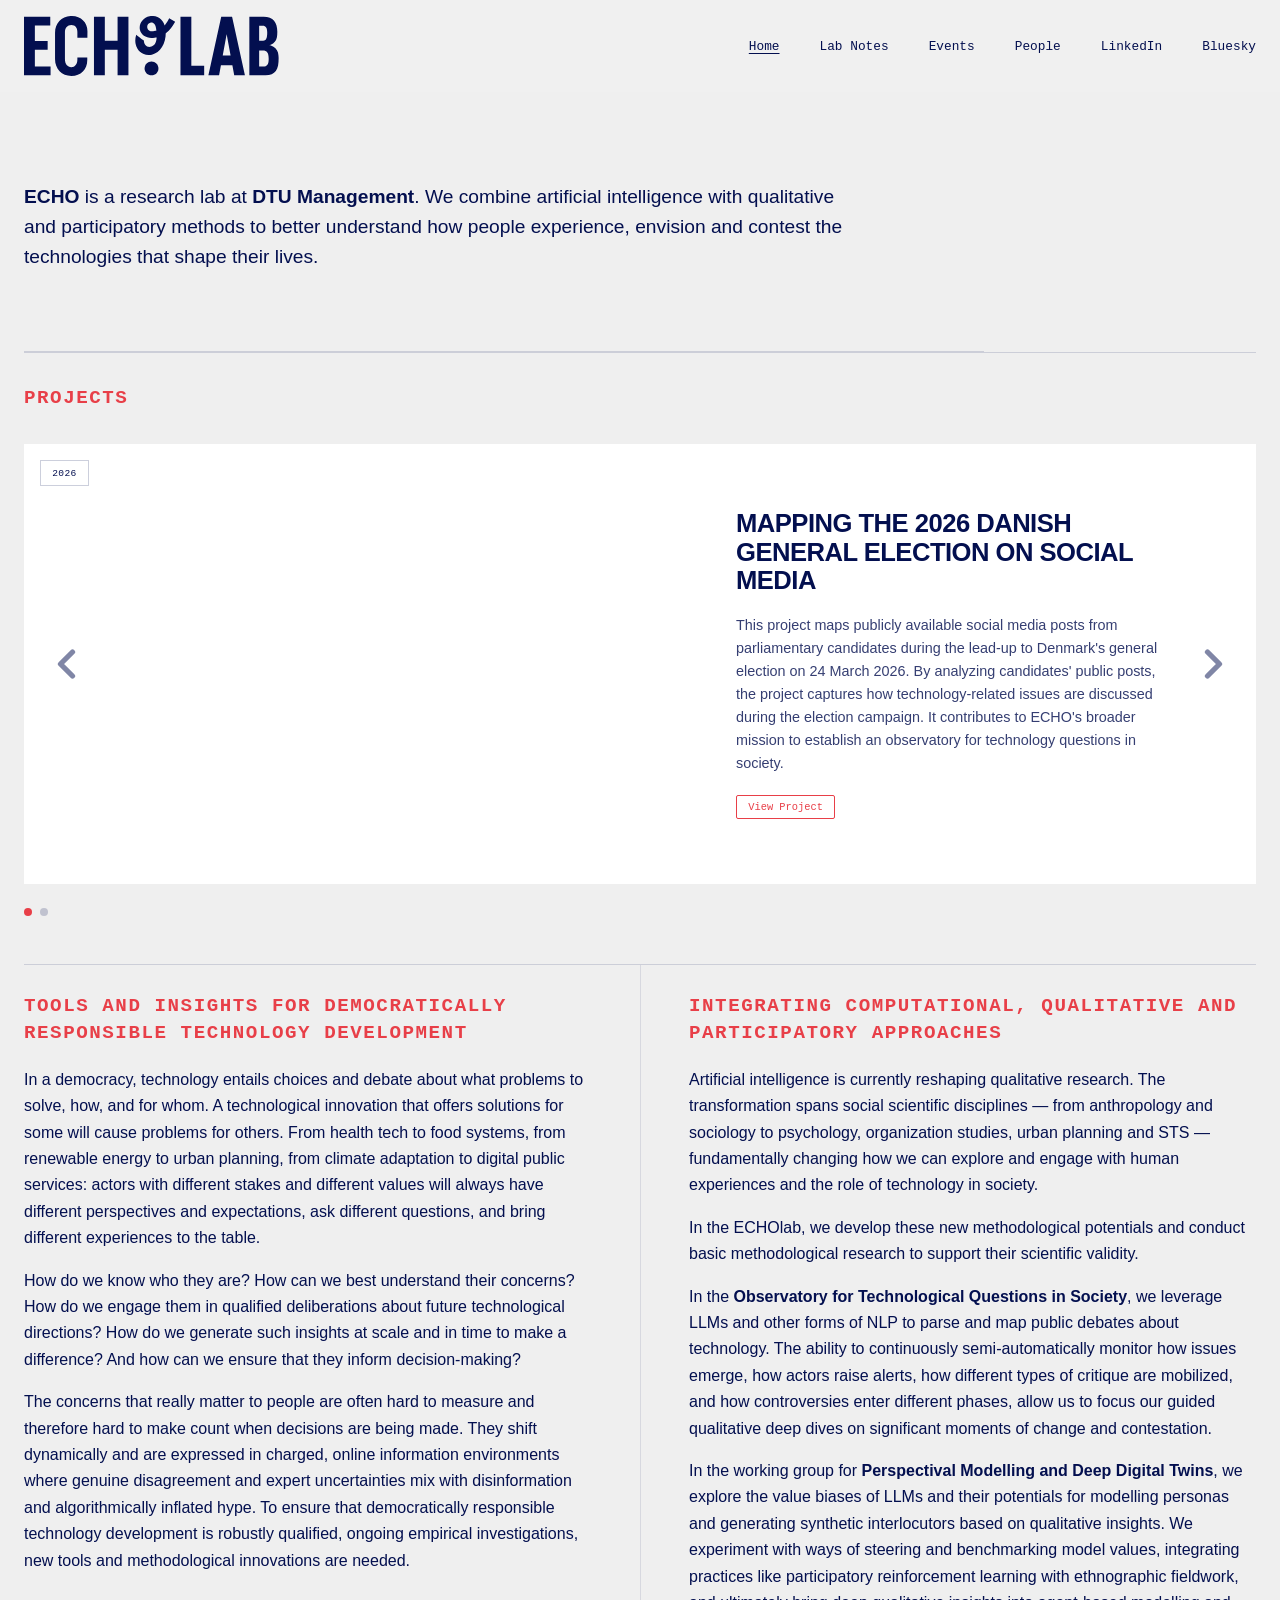
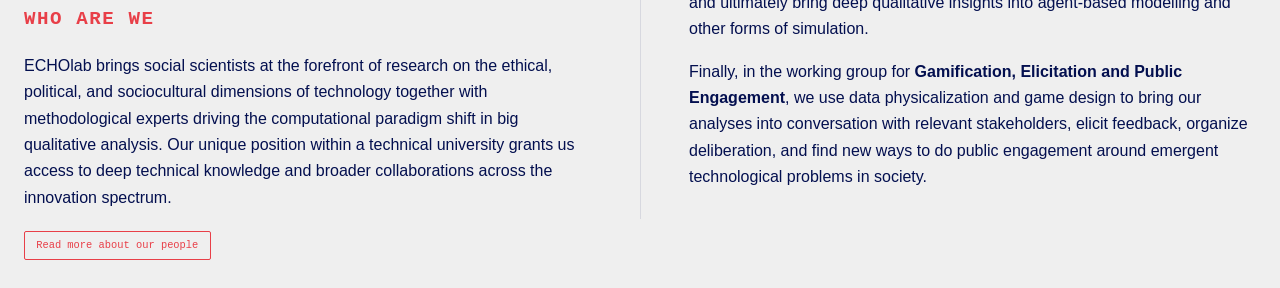
==== commit 6007aeed: "Overlay the carousel arrows on the card edges Take the arrows out of the flex row around the card so" ====
--- a/index.html
+++ b/index.html
@@ -11,7 +11,7 @@
 </head>
 <body>
     <div class="logo-container">
-        <a href="./" style="margin-right: auto; line-height: 0;"><img src="assets/echologo.svg" alt="Logo"></a>
+        <a href="./" style="margin-right: auto; line-height: 0;"><img src="assets/site/echologo.svg" alt="Logo"></a>
         <a href="./" class="nav-active">Home</a>
         <a href="lab-notes/">Lab Notes</a>
         <a href="events/">Events</a>
@@ -33,13 +33,13 @@
                 <span class="about-section-label">Projects</span>
             </div>
             <div class="carousel-stage">
-                <button class="carousel-arrow carousel-prev" aria-label="Previous">&#8249;</button>
                 <div class="carousel-track-wrapper">
                     <div class="carousel-track" id="carouselTrack">
                         <!-- cards injected by JS -->
                     </div>
                 </div>
-                <button class="carousel-arrow carousel-next" aria-label="Next">&#8250;</button>
+                <button class="carousel-arrow carousel-prev" aria-label="Previous"><svg viewBox="0 0 24 24" aria-hidden="true"><polyline points="15 4 7 12 15 20"/></svg></button>
+                <button class="carousel-arrow carousel-next" aria-label="Next"><svg viewBox="0 0 24 24" aria-hidden="true"><polyline points="9 4 17 12 9 20"/></svg></button>
             </div>
             <div class="carousel-dots" id="carouselDots"></div>
         </section>
--- a/css/styles.css
+++ b/css/styles.css
@@ -690,7 +690,7 @@
 
 .archive-section {
     max-width: 1600px;
-    margin: 0 auto 1.5rem auto;
+    margin: 0 auto;
     padding: 2.5rem 1.5rem 0 1.5rem;
 }
 
@@ -701,6 +701,9 @@
     text-transform: uppercase;
     letter-spacing: 0.05em;
     font-weight: 700;
+    margin-bottom: 2rem;
+    padding-bottom: 0.75rem;
+    border-bottom: 2px solid #E83F48;
 }
 
 .modal .research-card .card-preview {
--- a/css/home.css
+++ b/css/home.css
@@ -39,8 +39,9 @@
 }
 
 .about-readmore-link {
-    display: inline-block;
-    margin-left: 0.4rem;
+    display: block;
+    width: fit-content;
+    margin-top: 1.25rem;
     font-family: 'Andale Mono', monospace;
     font-size: 0.65rem;
     color: #E83F48;
@@ -49,7 +50,6 @@
     padding: 0.3rem 0.7rem;
     border-radius: 2px;
     white-space: nowrap;
-    vertical-align: middle;
     transition: background 0.2s, color 0.2s;
 }
 
@@ -117,10 +117,6 @@
     padding: 2rem 0 3rem 0;
     border-top: 1px solid rgba(3, 15, 79, 0.15);
     border-bottom: 1px solid rgba(3, 15, 79, 0.15);
-    max-width: 1600px;
-    margin: 0 auto;
-    padding-left: 1.5rem;
-    padding-right: 1.5rem;
 }
 
 .carousel-header {
@@ -128,9 +124,7 @@
 }
 
 .carousel-stage {
-    display: flex;
-    align-items: center;
-    gap: 1.5rem;
+    position: relative;
 }
 
 .carousel-track-wrapper {
@@ -186,7 +180,7 @@
 }
 
 .carousel-card-body {
-    padding: 2rem 2rem 2rem 2.5rem;
+    padding: 2rem 5rem 2rem 2.5rem;
     display: flex;
     flex-direction: column;
     justify-content: center;
@@ -234,26 +228,47 @@
 
 /* Arrows */
 .carousel-arrow {
+    position: absolute;
+    top: 50%;
+    transform: translateY(-50%);
+    z-index: 2;
     background: none;
-    border: 1px solid rgba(3, 15, 79, 0.25);
-    color: #030F4F;
-    font-size: 2rem;
-    width: 48px;
-    height: 48px;
-    flex-shrink: 0;
+    border: none;
+    color: #030F4F;
+    opacity: 0.5;
+    width: 56px;
+    height: 72px;
+    padding: 0;
     cursor: pointer;
     display: flex;
     align-items: center;
     justify-content: center;
-    transition: background 0.2s, color 0.2s;
-    line-height: 1;
-    padding-bottom: 2px;
+    transition: color 0.2s, opacity 0.2s;
+    /* light halo keeps the arrow readable over images */
+    filter: drop-shadow(0 0 3px rgba(255, 255, 255, 0.9));
+}
+
+.carousel-arrow svg {
+    width: 36px;
+    height: 36px;
+    fill: none;
+    stroke: currentColor;
+    stroke-width: 3.5;
+    stroke-linecap: round;
+    stroke-linejoin: round;
 }
 
 .carousel-arrow:hover {
-    background: #030F4F;
-    color: white;
-    border-color: #030F4F;
+    opacity: 1;
+    color: #E83F48;
+}
+
+.carousel-prev {
+    left: 1rem;
+}
+
+.carousel-next {
+    right: 1rem;
 }
 
 /* Dots */
@@ -261,7 +276,6 @@
     display: flex;
     gap: 0.5rem;
     margin-top: 1.5rem;
-    padding-left: calc(48px + 1.5rem);
 }
 
 .carousel-dot {
@@ -299,16 +313,22 @@
         border-top: 1px solid rgba(3, 15, 79, 0.1);
     }
 
-    .carousel-stage {
-        align-items: center;
-        gap: 0.5rem;
-    }
-
     .carousel-arrow {
-        width: 28px;
-        height: 28px;
-        font-size: 1.1rem;
-        flex-shrink: 0;
+        width: 36px;
+        height: 48px;
+    }
+
+    .carousel-arrow svg {
+        width: 22px;
+        height: 22px;
+    }
+
+    .carousel-prev {
+        left: 0.4rem;
+    }
+
+    .carousel-next {
+        right: 0.4rem;
     }
 
     .carousel-card {
@@ -330,7 +350,7 @@
     }
 
     .carousel-card-body {
-        padding: 0.75rem 0.85rem;
+        padding: 0.75rem 2.8rem 0.75rem 0.85rem;
         min-width: 0;
     }
 
